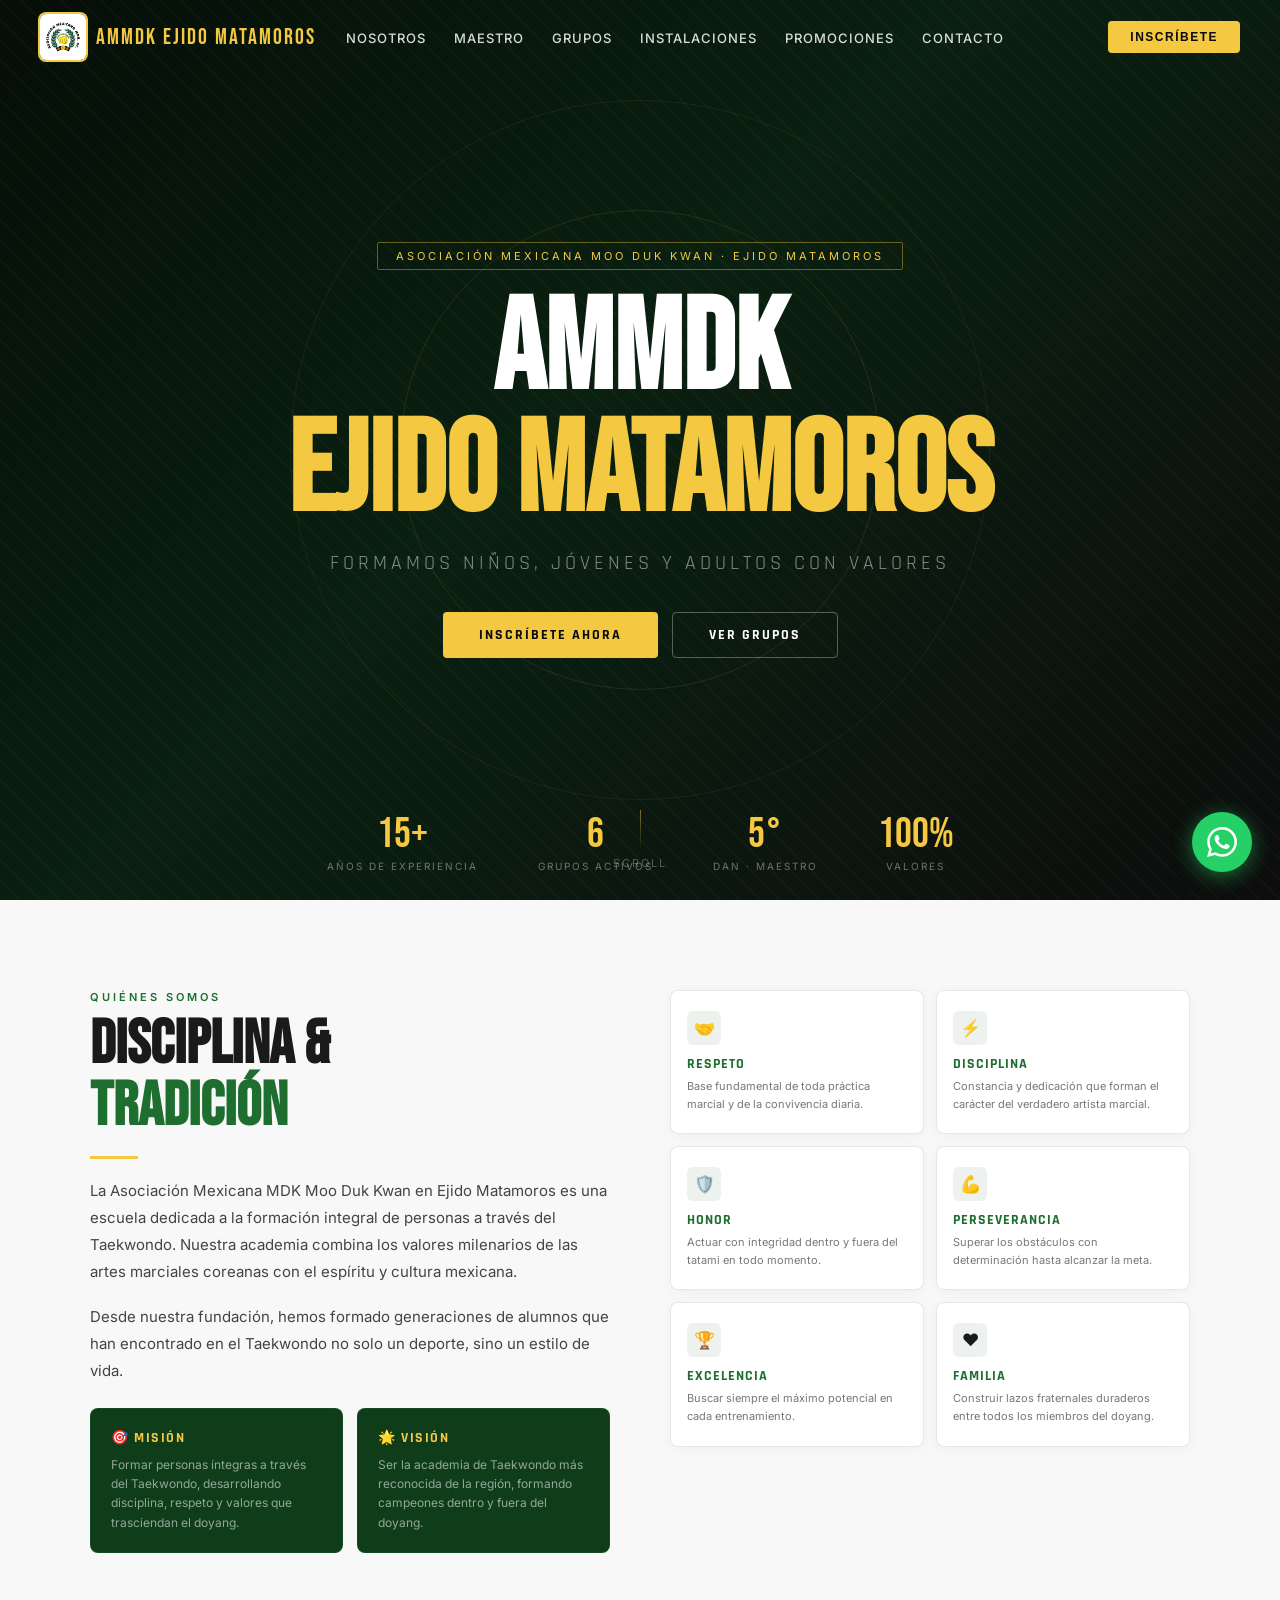
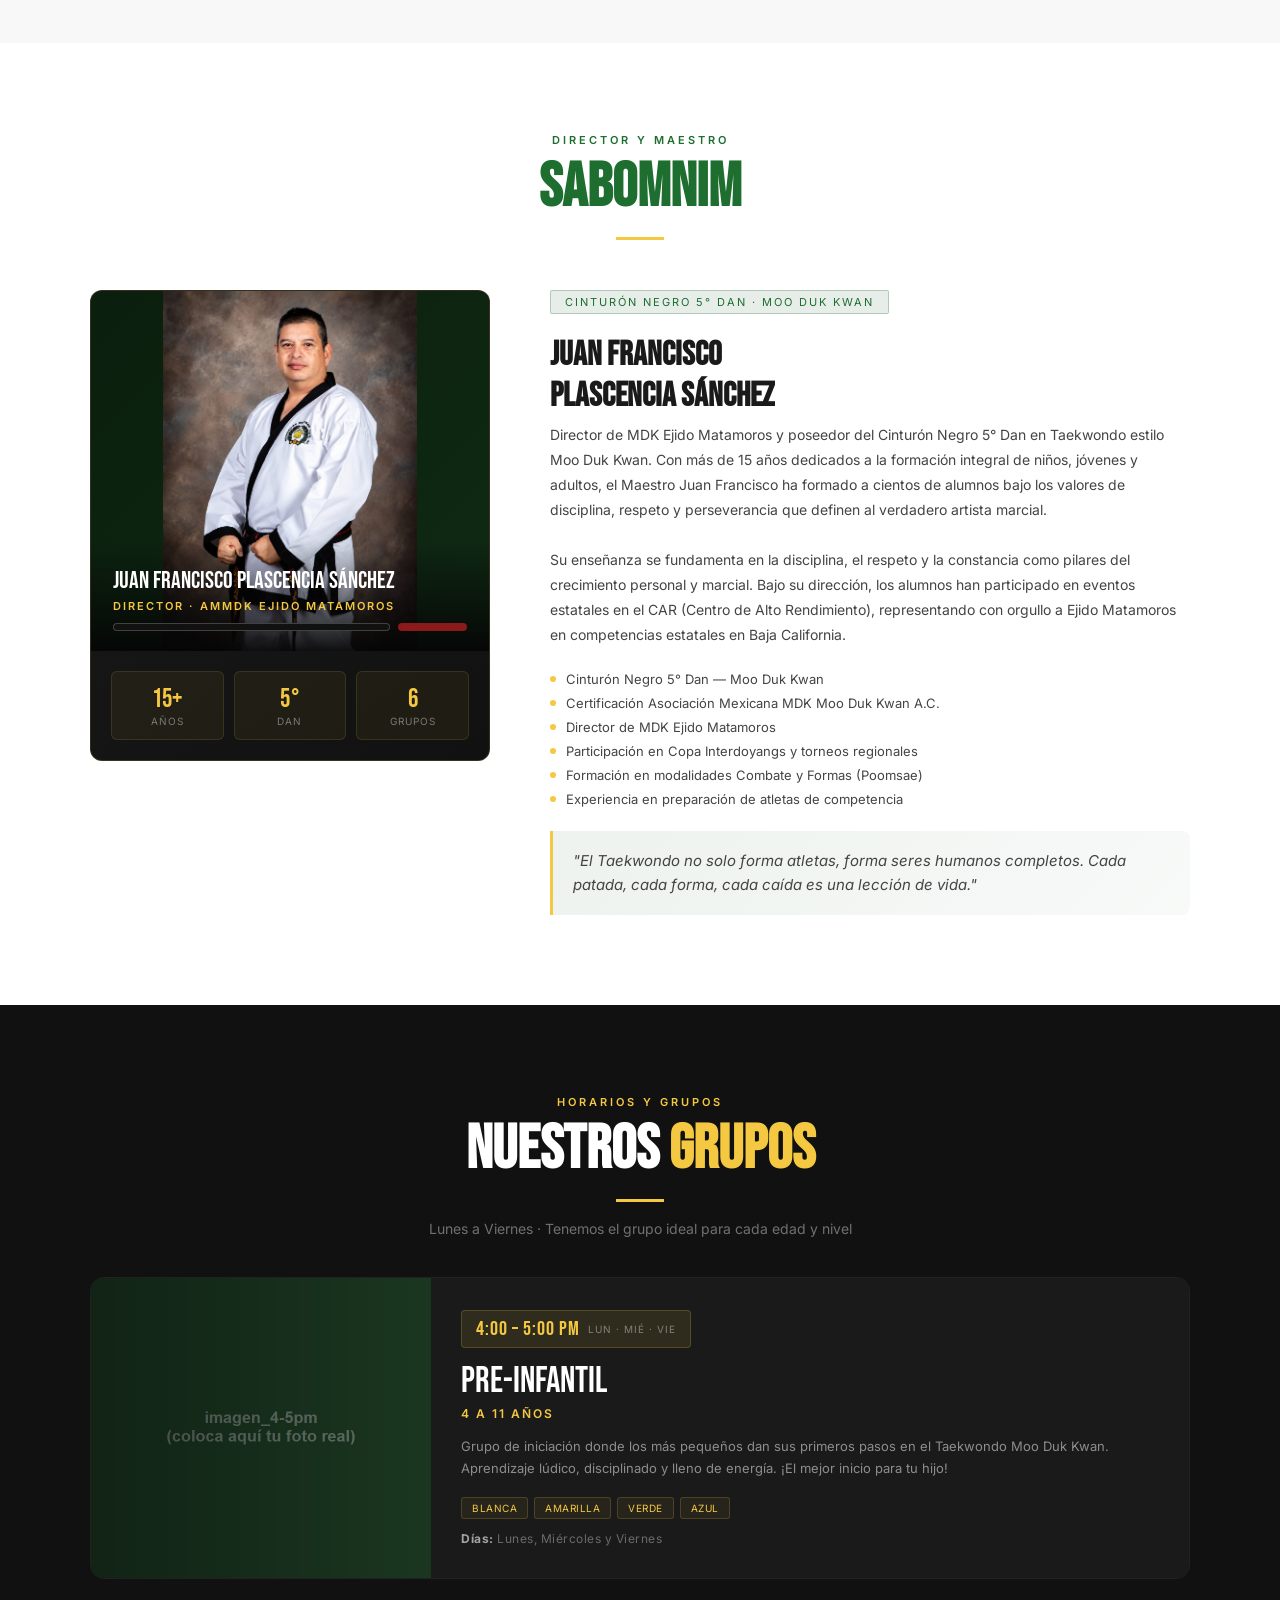
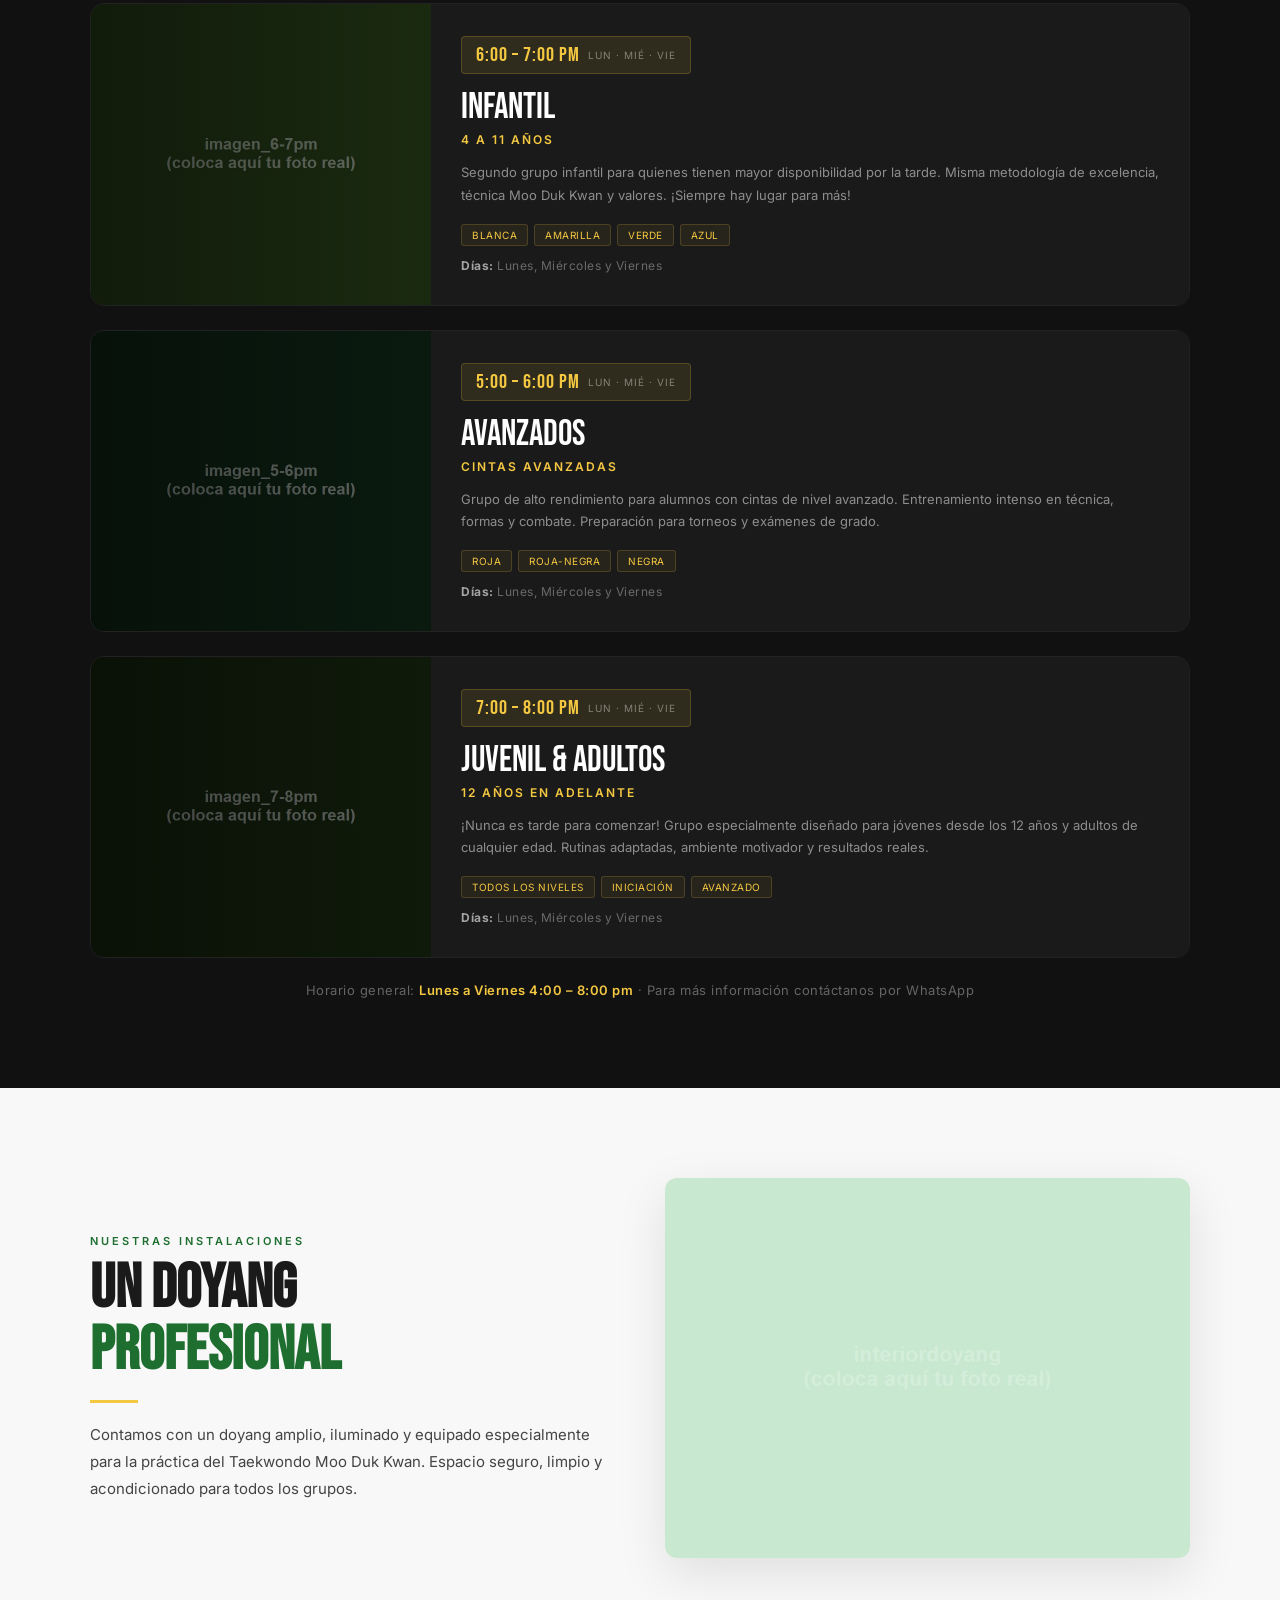
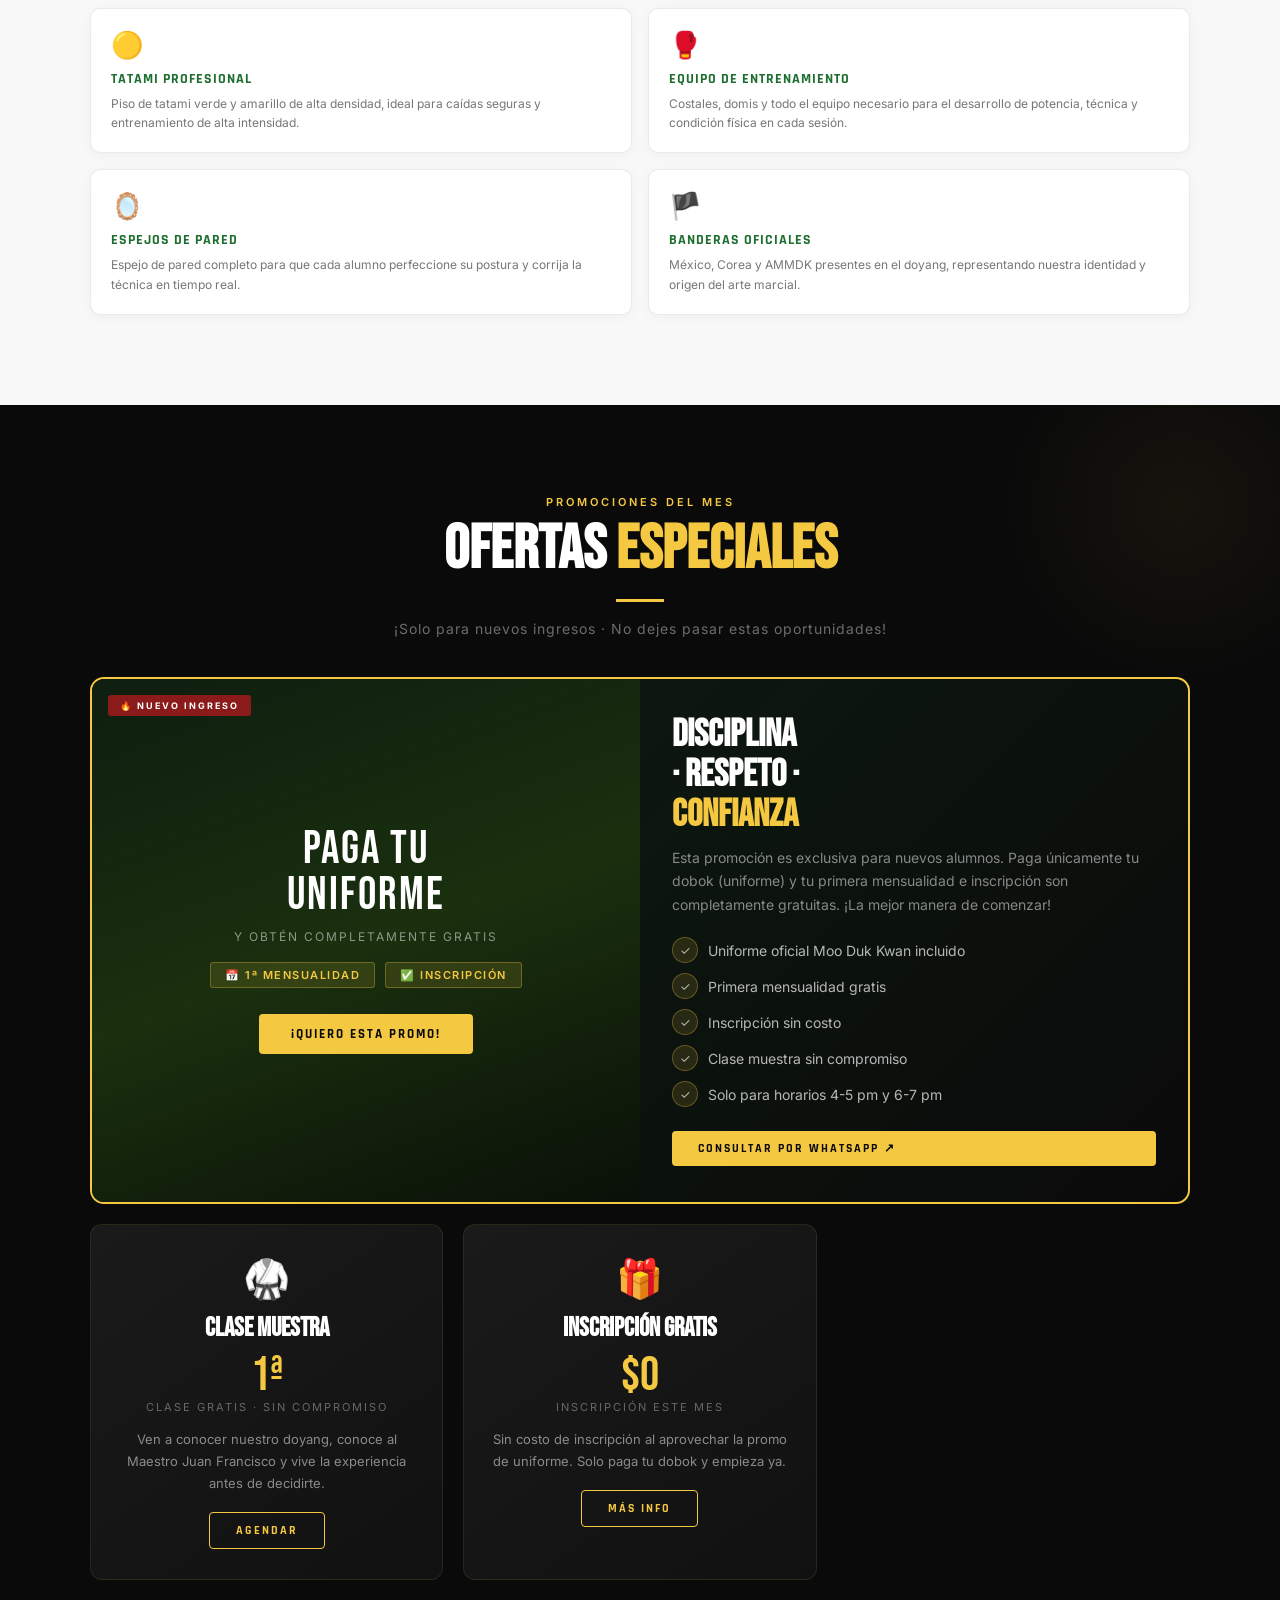
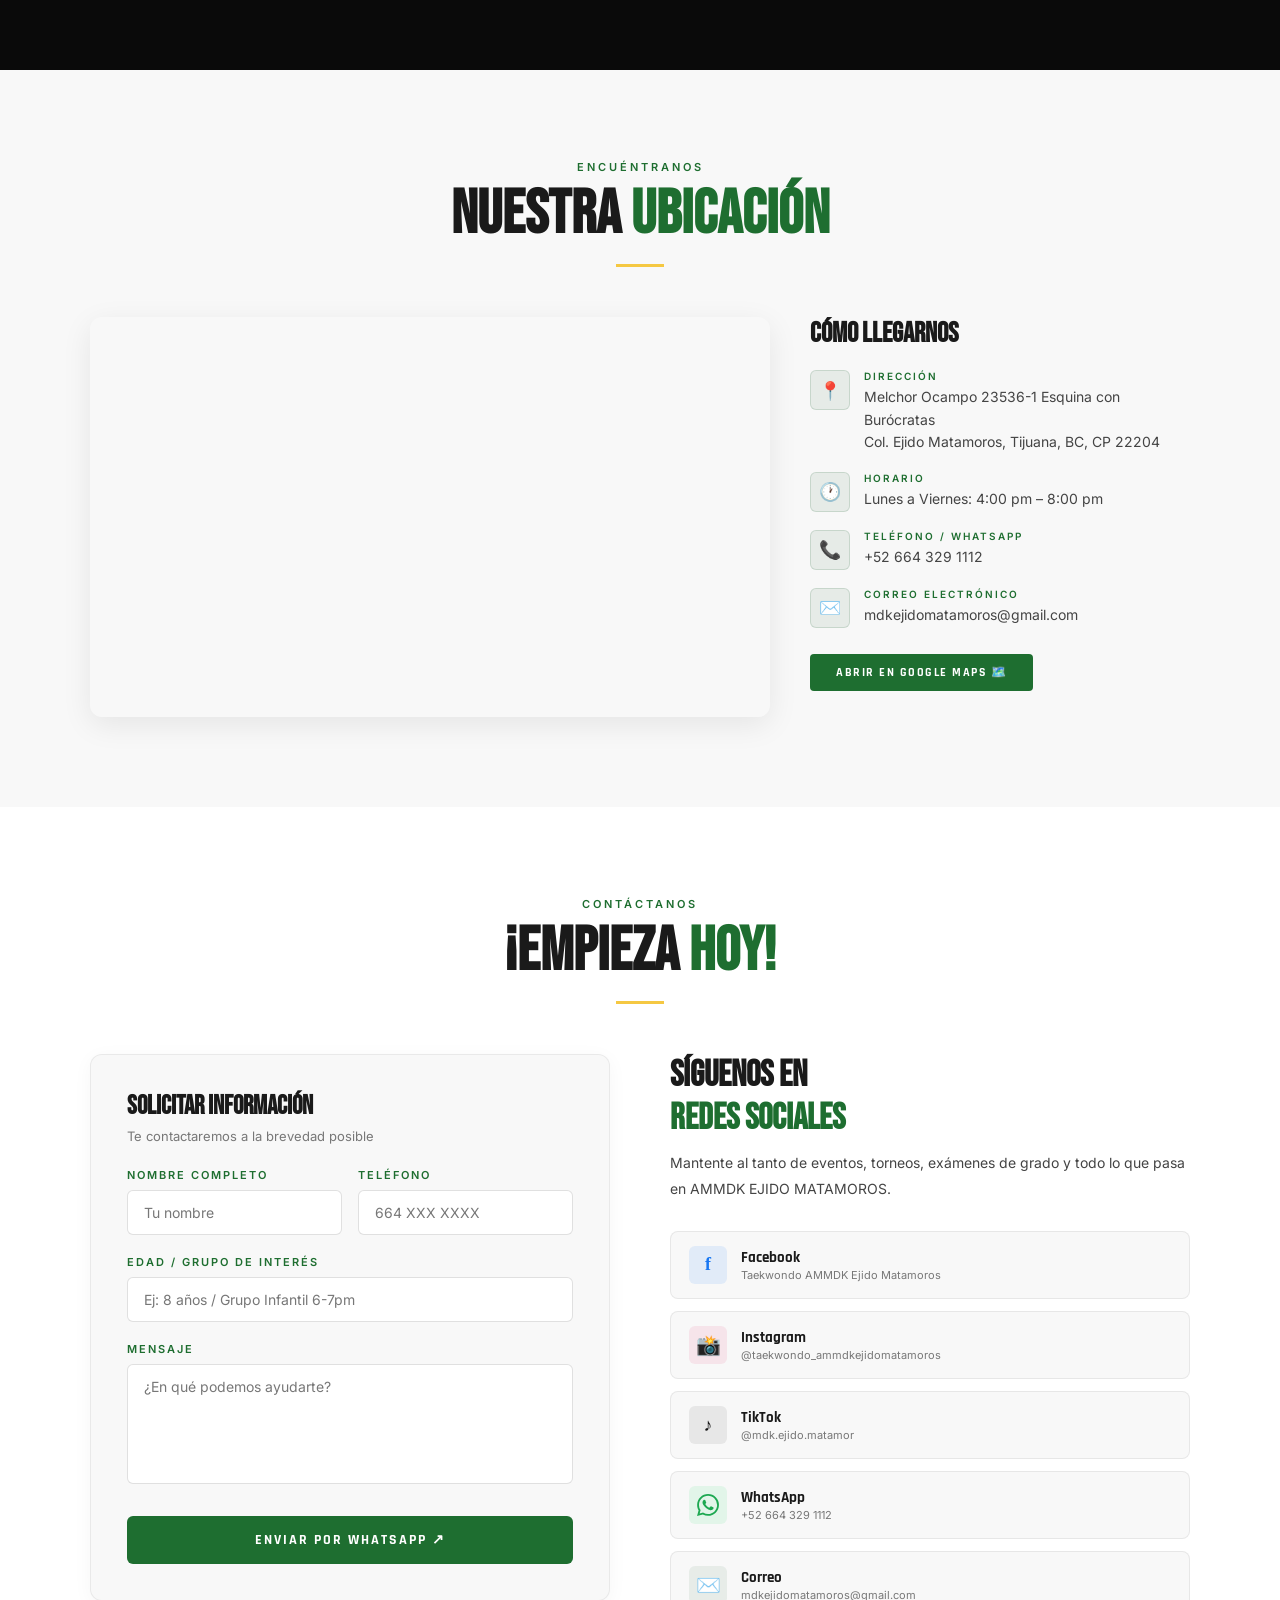
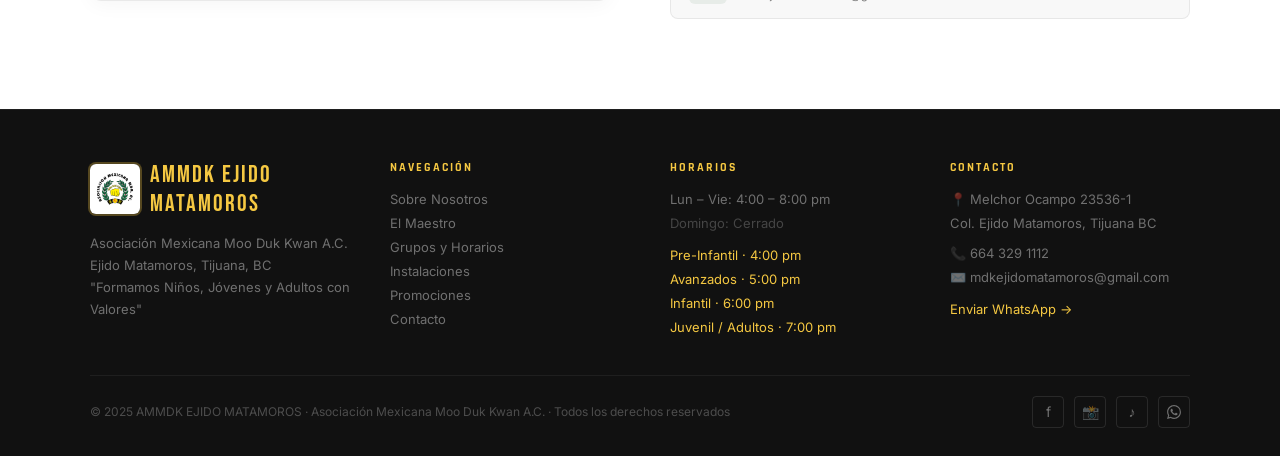
==== index.html @ 63da49b6 "Initial commit" ====
﻿<!DOCTYPE html>
<html lang="es">
<head>
<meta charset="UTF-8">
<meta name="viewport" content="width=device-width, initial-scale=1.0">
<title>AMMDK EJIDO MATAMOROS - Asociación Mexicana Moo Duk Kwan · Ejido Matamoros</title>
<meta name="description" content="AMMDK EJIDO MATAMOROS - Escuela de Taekwondo Moo Duk Kwan en Tijuana. Formamos niños, jóvenes y adultos con disciplina, respeto y valores en un entorno seguro.">
<meta name="keywords" content="taekwondo, artes marciales, entrenamiento, disciplina, entorno seguro, escuela, gym, mdk, moo duk kwan, tijuana, niños, jóvenes, adultos, ejido matamoros">
<link rel="preconnect" href="https://fonts.googleapis.com">
<link href="https://fonts.googleapis.com/css2?family=Bebas+Neue&family=Rajdhani:wght@400;500;600;700&family=Inter:wght@300;400;500;600&display=swap" rel="stylesheet">
<style>
*{margin:0;padding:0;box-sizing:border-box}
:root{
  --gold:#F5C842;--gold2:#E8B830;
  --green:#1A5C2A;--green2:#0F3D1A;--green3:#1e6e30;
  --red:#8B1A1A;
  --dark:#0A0A0A;--dark2:#111;--dark3:#1A1A1A;
  --white:#fff;--off:#F8F8F8;
  --txt:#1a1a1a;--txt2:#444;--txt3:#777;
}
html{scroll-behavior:smooth}
body{font-family:'Inter',sans-serif;background:#fff;color:var(--txt);overflow-x:hidden}

/* NAV */
nav{position:fixed;top:0;left:0;width:100%;z-index:1000;padding:14px 40px;display:flex;align-items:center;justify-content:flex-start;gap:30px;transition:all .4s;background:transparent}
nav.scrolled{background:rgba(10,10,10,.97);backdrop-filter:blur(12px);border-bottom:1px solid rgba(245,200,66,.15)}
.nav-logo{display:flex;align-items:center;gap:10px}
.nav-logo span{font-family:'Bebas Neue',sans-serif;font-size:22px;color:var(--gold);letter-spacing:2px}
.nav-links{display:flex;gap:28px;list-style:none}
.nav-links a{color:rgba(255,255,255,.85);text-decoration:none;font-size:13px;font-weight:500;letter-spacing:1px;text-transform:uppercase;transition:color .3s;position:relative}
.nav-links a::after{content:'';position:absolute;bottom:-4px;left:0;width:0;height:1.5px;background:var(--gold);transition:width .3s}
.nav-links a:hover{color:var(--gold)}
.nav-links a:hover::after{width:100%}
.nav-cta{background:var(--gold);color:var(--dark);font-weight:700;padding:9px 22px;border:none;border-radius:4px;cursor:pointer;font-size:12px;letter-spacing:1.5px;text-transform:uppercase;transition:all .3s;margin-left:auto}
.nav-cta:hover{background:var(--gold2);transform:translateY(-1px)}
.hamburger{display:none;flex-direction:column;gap:5px;cursor:pointer;background:none;border:none}
.hamburger span{width:24px;height:2px;background:#fff;transition:all .3s}

/* HERO */
#hero{height:100vh;min-height:600px;position:relative;display:flex;align-items:center;justify-content:center;overflow:hidden}
.hero-bg{position:absolute;inset:0;background:linear-gradient(135deg,#050e07 0%,#0a2010 45%,#0d0d0d 100%)}
.hero-pattern{position:absolute;inset:0;opacity:.03;background-image:repeating-linear-gradient(45deg,#fff 0,#fff 1px,transparent 0,transparent 50%);background-size:20px 20px}
.hero-circle{position:absolute;width:700px;height:700px;border-radius:50%;border:1px solid rgba(245,200,66,.07);top:50%;left:50%;transform:translate(-50%,-50%);animation:pulse 4s ease-in-out infinite}
.hero-circle2{position:absolute;width:480px;height:480px;border-radius:50%;border:1px solid rgba(245,200,66,.11);top:50%;left:50%;transform:translate(-50%,-50%);animation:pulse 4s ease-in-out infinite .5s}
@keyframes pulse{0%,100%{transform:translate(-50%,-50%) scale(1);opacity:.5}50%{transform:translate(-50%,-50%) scale(1.04);opacity:1}}
.hero-content{position:relative;z-index:2;text-align:center;padding:0 20px}
.hero-badge{display:inline-block;border:1px solid rgba(245,200,66,.4);color:var(--gold);font-size:11px;letter-spacing:3px;text-transform:uppercase;padding:6px 18px;border-radius:2px;margin-bottom:20px;animation:fadeUp .8s .2s both}
.hero-title{font-family:'Bebas Neue',sans-serif;font-size:clamp(64px,10vw,130px);line-height:.95;color:#fff;animation:fadeUp .8s .4s both}
.hero-title span{color:var(--gold)}
.hero-sub{font-family:'Rajdhani',sans-serif;font-size:clamp(15px,2.2vw,20px);color:rgba(255,255,255,.5);letter-spacing:4px;text-transform:uppercase;margin:16px 0 36px;animation:fadeUp .8s .6s both}
.hero-btns{display:flex;gap:14px;justify-content:center;flex-wrap:wrap;animation:fadeUp .8s .8s both}
.btn-primary{background:var(--gold);color:var(--dark);font-family:'Rajdhani',sans-serif;font-weight:700;font-size:14px;letter-spacing:2px;text-transform:uppercase;padding:14px 36px;border:none;border-radius:4px;cursor:pointer;transition:all .3s;text-decoration:none;display:inline-block}
.btn-primary:hover{background:var(--gold2);transform:translateY(-2px);box-shadow:0 8px 30px rgba(245,200,66,.3)}
.btn-secondary{background:transparent;color:#fff;font-family:'Rajdhani',sans-serif;font-weight:700;font-size:14px;letter-spacing:2px;text-transform:uppercase;padding:13px 36px;border:1.5px solid rgba(255,255,255,.3);border-radius:4px;cursor:pointer;transition:all .3s;text-decoration:none;display:inline-block}
.btn-secondary:hover{border-color:var(--gold);color:var(--gold);transform:translateY(-2px)}
.hero-scroll{position:absolute;bottom:30px;left:50%;transform:translateX(-50%);display:flex;flex-direction:column;align-items:center;gap:6px;color:rgba(255,255,255,.3);font-size:11px;letter-spacing:2px;text-transform:uppercase;animation:bounce 2s infinite}
.hero-scroll-line{width:1px;height:40px;background:linear-gradient(to bottom,rgba(245,200,66,.5),transparent)}
@keyframes fadeUp{from{opacity:0;transform:translateY(24px)}to{opacity:1;transform:translateY(0)}}
@keyframes bounce{0%,100%{transform:translateX(-50%) translateY(0)}50%{transform:translateX(-50%) translateY(-8px)}}
.hero-stats{position:absolute;bottom:28px;left:0;right:0;display:flex;justify-content:center;gap:60px;animation:fadeUp .8s 1s both}
.hero-stat{text-align:center}
.hero-stat-num{font-family:'Bebas Neue',sans-serif;font-size:42px;color:var(--gold);line-height:1}
.hero-stat-label{font-size:10px;letter-spacing:2px;text-transform:uppercase;color:rgba(255,255,255,.4);margin-top:4px}

/* SECTIONS */
section{padding:90px 40px}
.section-tag{font-size:11px;letter-spacing:3px;text-transform:uppercase;color:var(--green3);margin-bottom:10px;font-weight:600}
.section-title{font-family:'Bebas Neue',sans-serif;font-size:clamp(36px,5.5vw,62px);line-height:1;color:var(--txt);margin-bottom:16px}
.section-title span{color:var(--green3)}
.section-title.light{color:#fff}
.section-title.light span{color:var(--gold)}
.divider{width:48px;height:3px;background:var(--gold);margin:18px 0}
.divider.center{margin:18px auto}

/* SOBRE */
#sobre{background:var(--off)}
.sobre-grid{display:grid;grid-template-columns:1fr 1fr;gap:60px;align-items:start;max-width:1100px;margin:0 auto}
.sobre-text{color:var(--txt2);font-size:15px;line-height:1.8;margin-bottom:18px}
.mision-vision{display:grid;grid-template-columns:1fr 1fr;gap:14px;margin-top:24px}
.mv-card{background:var(--green2);border:1px solid rgba(26,92,42,.4);border-radius:8px;padding:20px}
.mv-card h4{font-family:'Rajdhani',sans-serif;font-size:14px;font-weight:700;color:var(--gold);letter-spacing:1.5px;text-transform:uppercase;margin-bottom:8px}
.mv-card p{font-size:12px;color:rgba(255,255,255,.55);line-height:1.6}
.sobre-right{display:grid;grid-template-columns:1fr 1fr;gap:12px}
.valor-card{background:#fff;border:1px solid rgba(26,92,42,.12);border-radius:8px;padding:20px 16px;transition:all .3s;box-shadow:0 2px 12px rgba(0,0,0,.04)}
.valor-card:hover{border-color:var(--green3);transform:translateY(-3px);box-shadow:0 8px 24px rgba(26,92,42,.1)}
.valor-icon{width:34px;height:34px;background:rgba(26,92,42,.08);border-radius:6px;display:flex;align-items:center;justify-content:center;margin-bottom:10px;font-size:17px}
.valor-name{font-family:'Rajdhani',sans-serif;font-size:14px;font-weight:700;color:var(--green3);text-transform:uppercase;letter-spacing:1px;margin-bottom:5px}
.valor-desc{font-size:11px;color:var(--txt3);line-height:1.6}

/* MAESTRO */
#maestro{background:#fff}
.maestro-inner{max-width:1100px;margin:0 auto;display:grid;grid-template-columns:400px 1fr;gap:60px;align-items:start}
.maestro-card{background:linear-gradient(145deg,var(--dark3),var(--dark2));border:1px solid rgba(245,200,66,.15);border-radius:12px;overflow:hidden}
.maestro-photo{width:100%;height:360px;position:relative;overflow:hidden}
.maestro-photo-bg{width:100%;height:100%;background:linear-gradient(135deg,#0a1f0d,#0f2a14);display:flex;align-items:center;justify-content:center}
.maestro-silhouette{width:100%;height:100%;display:flex;align-items:flex-end;justify-content:center;padding-bottom:0}
.maestro-silhouette svg{height:320px;width:auto}
.maestro-photo-overlay{position:absolute;bottom:0;left:0;right:0;background:linear-gradient(to top,rgba(5,5,5,.95),transparent);padding:28px 22px 20px}
.maestro-photo-name{font-family:'Bebas Neue',sans-serif;font-size:24px;color:#fff;line-height:1.1}
.maestro-photo-grade{font-size:11px;color:var(--gold);letter-spacing:2px;text-transform:uppercase;font-weight:600;margin-top:4px}
.maestro-belt{display:flex;align-items:center;gap:8px;margin-top:10px}
.belt-strip{height:8px;border-radius:4px;flex:1}
.belt-black{background:#111;border:1px solid rgba(255,255,255,.2)}
.belt-red{background:var(--red)}
.maestro-info{padding:20px}
.maestro-stat-row{display:grid;grid-template-columns:1fr 1fr 1fr;gap:10px}
.maestro-stat{background:rgba(245,200,66,.06);border:1px solid rgba(245,200,66,.12);border-radius:6px;padding:12px 14px;text-align:center}
.maestro-stat-n{font-family:'Bebas Neue',sans-serif;font-size:26px;color:var(--gold)}
.maestro-stat-l{font-size:10px;color:rgba(255,255,255,.4);text-transform:uppercase;letter-spacing:1px}
.maestro-detail .grade-badge{display:inline-block;background:rgba(26,92,42,.1);border:1px solid rgba(26,92,42,.25);color:var(--green3);font-size:11px;letter-spacing:2px;text-transform:uppercase;padding:4px 14px;border-radius:2px;margin-bottom:20px}
.maestro-detail h3{font-family:'Bebas Neue',sans-serif;font-size:34px;color:var(--txt);margin-bottom:6px}
.maestro-bio{color:var(--txt2);font-size:14px;line-height:1.8;margin-bottom:24px}
.certs-list{display:flex;flex-direction:column;gap:8px;margin-bottom:24px}
.cert-item{display:flex;align-items:center;gap:10px;font-size:13px;color:var(--txt2)}
.cert-dot{width:6px;height:6px;background:var(--gold);border-radius:50%;flex-shrink:0}
.quote-box{background:linear-gradient(135deg,rgba(26,92,42,.08),rgba(26,92,42,.03));border-left:3px solid var(--gold);border-radius:0 8px 8px 0;padding:18px 20px;font-style:italic;font-size:15px;color:var(--txt2);line-height:1.6}

/* GRUPOS — vertical cards con foto */
#grupos{background:var(--dark2)}
.grupos-inner{max-width:1100px;margin:0 auto}
.grupos-stack{display:flex;flex-direction:column;gap:24px;margin-top:40px}
.grupo-row{display:grid;grid-template-columns:340px 1fr;border-radius:14px;overflow:hidden;border:1px solid rgba(255,255,255,.07);transition:all .3s}
.grupo-row:hover{border-color:rgba(245,200,66,.3);box-shadow:0 16px 40px rgba(0,0,0,.4)}
.grupo-row.reverse{grid-template-columns:1fr 340px}
.grupo-foto{position:relative;overflow:hidden;min-height:260px}
.grupo-foto img{width:100%;height:100%;object-fit:cover;object-position:center top;transition:transform .5s ease;display:block}
.grupo-foto:hover img{transform:scale(1.04)}
.grupo-foto-overlay{position:absolute;inset:0;background:linear-gradient(to right,rgba(0,0,0,.35),transparent)}
.grupo-row.reverse .grupo-foto-overlay{background:linear-gradient(to left,rgba(0,0,0,.35),transparent)}
.grupo-info{background:var(--dark3);padding:32px 30px;display:flex;flex-direction:column;justify-content:center}
.grupo-horario-badge{display:inline-flex;align-items:center;gap:8px;background:rgba(245,200,66,.1);border:1px solid rgba(245,200,66,.2);border-radius:4px;padding:6px 14px;margin-bottom:16px;width:fit-content}
.grupo-horario-badge span{font-family:'Bebas Neue',sans-serif;font-size:20px;color:var(--gold);letter-spacing:1px}
.grupo-horario-badge small{font-size:10px;color:rgba(255,255,255,.4);text-transform:uppercase;letter-spacing:1px}
.grupo-name{font-family:'Bebas Neue',sans-serif;font-size:36px;color:#fff;line-height:1;margin-bottom:6px}
.grupo-ages{font-size:12px;color:var(--gold);letter-spacing:2px;text-transform:uppercase;font-weight:600;margin-bottom:14px}
.grupo-desc{font-size:13px;color:rgba(255,255,255,.5);line-height:1.7;margin-bottom:18px}
.grupo-cintas{display:flex;gap:6px;flex-wrap:wrap}
.cinta-badge{font-size:10px;background:rgba(245,200,66,.06);border:1px solid rgba(245,200,66,.18);color:var(--gold);padding:4px 10px;border-radius:3px;letter-spacing:.5px;text-transform:uppercase}
.grupo-dias{font-size:12px;color:rgba(255,255,255,.35);margin-top:12px;letter-spacing:.5px}
.grupo-dias strong{color:rgba(255,255,255,.6)}

/* INSTALACIONES */
#instalaciones{background:var(--off)}
.inst-inner{max-width:1100px;margin:0 auto}
.inst-top{display:grid;grid-template-columns:1fr 1fr;gap:50px;align-items:center;margin-bottom:50px}
.inst-img-wrap{border-radius:12px;overflow:hidden;height:380px;box-shadow:0 16px 50px rgba(0,0,0,.1)}
.inst-img-wrap img{width:100%;height:100%;object-fit:cover}
.inst-features{display:grid;grid-template-columns:1fr 1fr;gap:16px;margin-top:32px}
.inst-feature-card{background:#fff;border:1px solid rgba(26,92,42,.1);border-radius:10px;padding:20px;transition:all .3s;box-shadow:0 2px 12px rgba(0,0,0,.04)}
.inst-feature-card:hover{border-color:var(--green3);transform:translateY(-3px)}
.inst-feat-icon{font-size:26px;margin-bottom:10px}
.inst-feat-name{font-family:'Rajdhani',sans-serif;font-size:14px;font-weight:700;color:var(--green3);text-transform:uppercase;letter-spacing:1px;margin-bottom:6px}
.inst-feat-desc{font-size:12px;color:var(--txt3);line-height:1.6}

/* PROMOS */
#promos{background:var(--dark);position:relative;overflow:hidden}
#promos::before{content:'';position:absolute;top:-80px;right:-80px;width:360px;height:360px;border-radius:50%;background:radial-gradient(circle,rgba(245,200,66,.05) 0%,transparent 70%)}
.promos-inner{max-width:1100px;margin:0 auto}
.promos-grid{display:grid;grid-template-columns:1fr 1fr 1fr;gap:20px;margin-top:40px}

/* promo uniforme — destacada */
.promo-uniforme{grid-column:1/-1;background:linear-gradient(135deg,rgba(26,92,42,.25),rgba(10,10,10,.9));border:2px solid var(--gold);border-radius:14px;overflow:hidden;display:grid;grid-template-columns:1fr 1fr;gap:0}
.promo-unif-img{position:relative;min-height:320px;overflow:hidden}
.promo-unif-img-inner{width:100%;height:100%;background:linear-gradient(135deg,#0a1a0c,#1a3020);display:flex;align-items:center;justify-content:center}
/* real poster feel */
.promo-unif-poster{width:100%;height:100%;padding:32px;display:flex;flex-direction:column;align-items:center;justify-content:center;gap:10px;text-align:center;background:linear-gradient(160deg,#0e1e10 0%,#1a300e 50%,#0a1008 100%)}
.promo-unif-poster .pu-title{font-family:'Bebas Neue',sans-serif;font-size:clamp(28px,4vw,46px);color:#fff;line-height:1;letter-spacing:2px}
.promo-unif-poster .pu-sub{font-size:12px;color:rgba(255,255,255,.5);letter-spacing:2px;text-transform:uppercase}
.promo-unif-poster .pu-disc{font-family:'Bebas Neue',sans-serif;font-size:clamp(20px,3vw,32px);color:var(--gold);letter-spacing:1px}
.promo-unif-poster .pu-items{display:flex;gap:10px;flex-wrap:wrap;justify-content:center;margin-top:8px}
.promo-unif-poster .pu-item{background:rgba(245,200,66,.12);border:1px solid rgba(245,200,66,.3);color:var(--gold);font-size:11px;letter-spacing:1.5px;text-transform:uppercase;padding:5px 14px;border-radius:3px;font-weight:600}
.promo-unif-poster .pu-cta{margin-top:16px;background:var(--gold);color:var(--dark);font-family:'Rajdhani',sans-serif;font-weight:700;font-size:13px;letter-spacing:2px;text-transform:uppercase;padding:12px 32px;border-radius:4px;text-decoration:none;transition:all .3s;display:inline-block}
.promo-unif-poster .pu-cta:hover{background:var(--gold2);transform:translateY(-1px)}
.promo-unif-side{display:flex;flex-direction:column;justify-content:center;padding:36px 32px}
.promo-unif-side h3{font-family:'Bebas Neue',sans-serif;font-size:clamp(28px,3vw,42px);color:#fff;line-height:1.05;margin-bottom:10px}
.promo-unif-side h3 span{color:var(--gold)}
.promo-unif-side p{font-size:14px;color:rgba(255,255,255,.5);line-height:1.7;margin-bottom:20px}
.promo-checks{display:flex;flex-direction:column;gap:10px;margin-bottom:24px}
.promo-check{display:flex;align-items:center;gap:10px;font-size:14px;color:rgba(255,255,255,.7)}
.promo-check-icon{width:26px;height:26px;background:rgba(245,200,66,.12);border:1px solid rgba(245,200,66,.3);border-radius:50%;display:flex;align-items:center;justify-content:center;font-size:12px;flex-shrink:0}
.promo-badge-top{position:absolute;top:16px;left:16px;background:var(--red);color:#fff;font-size:9px;font-weight:700;letter-spacing:1.5px;text-transform:uppercase;padding:5px 12px;border-radius:3px}

.promo-card{background:linear-gradient(145deg,var(--dark3),var(--dark2));border:1px solid rgba(245,200,66,.1);border-radius:12px;padding:30px 24px;text-align:center;transition:all .35s;position:relative;overflow:hidden}
.promo-card.featured{border-color:var(--gold)}
.promo-badge{position:absolute;top:14px;right:14px;background:var(--gold);color:var(--dark);font-size:9px;font-weight:700;letter-spacing:1.5px;text-transform:uppercase;padding:4px 10px;border-radius:2px}
.promo-icon{font-size:38px;margin-bottom:12px;display:block}
.promo-card h3{font-family:'Bebas Neue',sans-serif;font-size:26px;color:#fff;margin-bottom:8px}
.promo-price{font-family:'Bebas Neue',sans-serif;font-size:48px;color:var(--gold);line-height:1}
.promo-price-label{font-size:11px;color:rgba(255,255,255,.35);letter-spacing:2px;text-transform:uppercase;margin-bottom:14px}
.promo-card p{font-size:13px;color:rgba(255,255,255,.5);line-height:1.7;margin-bottom:18px}
.promo-card:hover{transform:translateY(-6px);box-shadow:0 24px 50px rgba(0,0,0,.5)}
.promo-btn{display:inline-block;background:var(--gold);color:var(--dark);font-family:'Rajdhani',sans-serif;font-weight:700;font-size:12px;letter-spacing:2px;text-transform:uppercase;padding:10px 26px;border-radius:4px;cursor:pointer;border:none;transition:all .3s;text-decoration:none}
.promo-btn:hover{background:var(--gold2)}
.promo-btn.outline{background:transparent;border:1.5px solid var(--gold);color:var(--gold)}
.promo-btn.outline:hover{background:var(--gold);color:var(--dark)}

/* UBICACION */
#ubicacion{background:var(--off)}
.ubicacion-inner{max-width:1100px;margin:0 auto;display:grid;grid-template-columns:1fr 380px;gap:40px;align-items:start}
.map-container{border-radius:12px;overflow:hidden;height:400px;box-shadow:0 8px 30px rgba(0,0,0,.08)}
.map-container iframe{width:100%;height:100%;border:none}
.map-fallback{width:100%;height:100%;background:linear-gradient(135deg,#e8f5ed,#d0ead8);display:flex;flex-direction:column;align-items:center;justify-content:center;gap:12px}
.map-cta{background:var(--green3);color:#fff;font-family:'Rajdhani',sans-serif;font-weight:700;font-size:12px;letter-spacing:1.5px;text-transform:uppercase;padding:11px 26px;border-radius:4px;cursor:pointer;border:none;transition:all .3s;text-decoration:none;display:inline-block}
.map-cta:hover{background:var(--green)}
.ubicacion-info h3{font-family:'Bebas Neue',sans-serif;font-size:28px;color:var(--txt);margin-bottom:20px}
.info-item{display:flex;gap:14px;margin-bottom:18px;align-items:flex-start}
.info-icon{width:40px;height:40px;background:rgba(26,92,42,.08);border:1px solid rgba(26,92,42,.15);border-radius:6px;display:flex;align-items:center;justify-content:center;font-size:18px;flex-shrink:0}
.info-label{font-size:10px;color:var(--green3);letter-spacing:2px;text-transform:uppercase;font-weight:600;margin-bottom:4px}
.info-value{font-size:14px;color:var(--txt2);line-height:1.6}

/* CONTACTO */
#contacto{background:#fff}
.contacto-inner{max-width:1100px;margin:0 auto;display:grid;grid-template-columns:1fr 1fr;gap:60px;align-items:start}
.contact-form{background:var(--off);border:1px solid rgba(0,0,0,.06);border-radius:12px;padding:36px;box-shadow:0 4px 20px rgba(0,0,0,.04)}
.form-group{margin-bottom:20px}
.form-label{display:block;font-size:11px;color:var(--green3);letter-spacing:2px;text-transform:uppercase;font-weight:600;margin-bottom:8px}
.form-input{width:100%;background:#fff;border:1px solid rgba(0,0,0,.12);border-radius:6px;padding:13px 16px;color:var(--txt);font-size:14px;font-family:'Inter',sans-serif;transition:all .3s;outline:none}
.form-input:focus{border-color:var(--green3);box-shadow:0 0 0 3px rgba(26,92,42,.07)}
.form-input::placeholder{color:var(--txt3)}
.form-grid{display:grid;grid-template-columns:1fr 1fr;gap:16px}
textarea.form-input{resize:none;height:120px}
.submit-btn{width:100%;background:var(--green3);color:#fff;font-family:'Rajdhani',sans-serif;font-weight:700;font-size:14px;letter-spacing:2px;text-transform:uppercase;padding:15px;border:none;border-radius:6px;cursor:pointer;transition:all .3s;margin-top:8px}
.submit-btn:hover{background:var(--green);transform:translateY(-1px)}
.contact-info h3{font-family:'Bebas Neue',sans-serif;font-size:36px;color:var(--txt);margin-bottom:10px}
.contact-info>p{color:var(--txt2);font-size:14px;line-height:1.8;margin-bottom:30px}
.social-links{display:flex;flex-direction:column;gap:12px}
.social-item{display:flex;align-items:center;gap:14px;padding:14px 18px;background:var(--off);border:1px solid rgba(0,0,0,.07);border-radius:8px;text-decoration:none;transition:all .3s}
.social-item:hover{border-color:var(--green3);transform:translateX(4px);box-shadow:0 4px 16px rgba(26,92,42,.08)}
.social-icon{width:38px;height:38px;border-radius:6px;display:flex;align-items:center;justify-content:center;font-size:18px;flex-shrink:0}
.s-fb{background:rgba(24,119,242,.1);color:#1877f2}
.s-ig{background:rgba(225,48,108,.1);color:#e1306c}
.s-tt{background:rgba(0,0,0,.07);color:#111}
.s-wa{background:rgba(37,211,102,.1)}
.s-em{background:rgba(26,92,42,.08);color:var(--green3)}
.social-name{font-family:'Rajdhani',sans-serif;font-weight:700;font-size:15px;color:var(--txt)}
.social-handle{font-size:11px;color:var(--txt3);margin-top:1px}

/* FOOTER */
footer{background:var(--dark2);border-top:1px solid rgba(255,255,255,.06);padding:50px 40px 28px}
.footer-inner{max-width:1100px;margin:0 auto}
.footer-top{display:grid;grid-template-columns:260px 1fr 1fr 1fr;gap:40px;margin-bottom:40px}
.footer-brand p{font-size:13px;color:rgba(255,255,255,.4);line-height:1.7;margin-top:14px}
.footer-col h4{font-family:'Rajdhani',sans-serif;font-size:12px;font-weight:700;color:var(--gold);letter-spacing:2px;text-transform:uppercase;margin-bottom:16px}
.footer-col ul{list-style:none;display:flex;flex-direction:column;gap:8px}
.footer-col ul li a{font-size:13px;color:rgba(255,255,255,.4);text-decoration:none;transition:color .3s}
.footer-col ul li a:hover{color:var(--gold)}
.footer-col ul li{font-size:13px;color:rgba(255,255,255,.4)}
.footer-bottom{border-top:1px solid rgba(255,255,255,.06);padding-top:20px;display:flex;justify-content:space-between;align-items:center;flex-wrap:wrap;gap:12px}
.footer-copy{font-size:12px;color:rgba(255,255,255,.25)}
.footer-social{display:flex;gap:10px}
.footer-social a{width:32px;height:32px;border:1px solid rgba(255,255,255,.1);border-radius:4px;display:flex;align-items:center;justify-content:center;font-size:14px;color:rgba(255,255,255,.4);text-decoration:none;transition:all .3s}
.footer-social a:hover{border-color:var(--gold);color:var(--gold)}
.footer-brand-name{font-family:'Bebas Neue',sans-serif;font-size:24px;color:var(--gold);letter-spacing:2px}
.footer-logo-row{display:flex;align-items:center;gap:10px;margin-bottom:8px}

/* WA FLOAT */
.wa-float{position:fixed;bottom:28px;right:28px;z-index:999;width:60px;height:60px;background:#25d166;border-radius:50%;display:flex;align-items:center;justify-content:center;cursor:pointer;box-shadow:0 4px 20px rgba(37,211,102,.5);text-decoration:none;transition:all .3s;animation:waFloat 3s ease-in-out infinite}
.wa-float:hover{transform:scale(1.1)}
.wa-float svg{width:30px;height:30px;fill:#fff}
.wa-tooltip{position:absolute;right:72px;background:var(--dark3);color:#fff;font-size:12px;font-weight:500;white-space:nowrap;padding:7px 14px;border-radius:6px;opacity:0;pointer-events:none;transition:opacity .3s;border:1px solid rgba(255,255,255,.08)}
.wa-float:hover .wa-tooltip{opacity:1}
@keyframes waFloat{0%,100%{box-shadow:0 4px 20px rgba(37,211,102,.5)}50%{box-shadow:0 8px 36px rgba(37,211,102,.8)}}

/* MOBILE NAV */
.mobile-nav{display:none;position:fixed;top:0;left:0;width:100%;height:100%;background:rgba(5,5,5,.99);z-index:1500;flex-direction:column;align-items:center;justify-content:center;gap:24px}
.mobile-nav.open{display:flex}
.mobile-nav a{font-family:'Bebas Neue',sans-serif;font-size:36px;color:#fff;text-decoration:none;letter-spacing:2px;transition:color .3s}
.mobile-nav a:hover{color:var(--gold)}
.mobile-close{position:absolute;top:20px;right:24px;background:none;border:none;color:#fff;font-size:28px;cursor:pointer}

/* REVEAL */
.reveal{opacity:0;transform:translateY(32px);transition:opacity .55s cubic-bezier(.25,.46,.45,.94),transform .55s cubic-bezier(.25,.46,.45,.94)}
.reveal.visible{opacity:1;transform:translateY(0)}
.reveal-l{opacity:0;transform:translateX(-32px);transition:opacity .55s cubic-bezier(.25,.46,.45,.94),transform .55s cubic-bezier(.25,.46,.45,.94)}
.reveal-l.visible{opacity:1;transform:translateX(0)}
.reveal-r{opacity:0;transform:translateX(32px);transition:opacity .55s cubic-bezier(.25,.46,.45,.94),transform .55s cubic-bezier(.25,.46,.45,.94)}
.reveal-r.visible{opacity:1;transform:translateX(0)}
.reveal-s{opacity:0;transform:scale(.92);transition:opacity .55s cubic-bezier(.25,.46,.45,.94),transform .55s cubic-bezier(.25,.46,.45,.94)}
.reveal-s.visible{opacity:1;transform:scale(1)}
.reveal-stagger>.reveal,.reveal-stagger>.reveal-l,.reveal-stagger>.reveal-r,.reveal-stagger>.reveal-s{transition-delay:calc(.1s * var(--i,0))}

/* RESPONSIVE */
@media(max-width:960px){
  section{padding:60px 20px}
  nav{padding:12px 20px}
  .nav-links{display:none}
  .hamburger{display:flex}
  .hero-stats{gap:30px}
  .hero-stat-num{font-size:32px}
  .sobre-grid,.maestro-inner,.contacto-inner,.ubicacion-inner,.inst-top{grid-template-columns:1fr}
  .grupo-row,.grupo-row.reverse{grid-template-columns:1fr}
  .grupo-foto{min-height:220px}
  .promos-grid{grid-template-columns:1fr}
  .promo-uniforme{grid-column:span 1;grid-template-columns:1fr}
  .footer-top{grid-template-columns:1fr 1fr}
  .mision-vision,.sobre-right,.inst-features{grid-template-columns:1fr 1fr}
  .maestro-stat-row{grid-template-columns:1fr 1fr 1fr}
  .form-grid{grid-template-columns:1fr}
}
@media(max-width:540px){
  .footer-top,.sobre-right,.inst-features,.mision-vision{grid-template-columns:1fr}
  .hero-stats{flex-wrap:wrap;gap:20px}
  .hero-btns{flex-direction:column;align-items:center}
  .nav-cta{display:none}
  .maestro-stat-row{grid-template-columns:1fr 1fr}
}
</style>
</head>
<body>

<!-- NAV -->
<nav id="navbar">
  <div class="nav-logo">
    <img src="Imagen_AMMDK_OFICIAL.jpg" alt="AMMDK Ejido Matamoros" style="height:46px;width:auto;border-radius:6px;box-shadow:0 0 0 2px var(--gold)">
    <span>AMMDK EJIDO MATAMOROS</span>
  </div>
  <ul class="nav-links">
    <li><a href="#sobre">Nosotros</a></li>
    <li><a href="#maestro">Maestro</a></li>
    <li><a href="#grupos">Grupos</a></li>
    <li><a href="#instalaciones">Instalaciones</a></li>
    <li><a href="#promos">Promociones</a></li>
    <li><a href="#contacto">Contacto</a></li>
  </ul>
  <button class="nav-cta" onclick="document.getElementById('contacto').scrollIntoView({behavior:'smooth'})">Inscríbete</button>
  <button class="hamburger" id="menuBtn" aria-label="Menú" onclick="document.getElementById('mobileNav').classList.toggle('open')">
    <span></span><span></span><span></span>
  </button>
</nav>

<!-- MOBILE NAV -->
<div class="mobile-nav" id="mobileNav">
  <button class="mobile-close" onclick="document.getElementById('mobileNav').classList.remove('open')">✕</button>
  <a href="#sobre" onclick="document.getElementById('mobileNav').classList.remove('open')">Nosotros</a>
  <a href="#maestro" onclick="document.getElementById('mobileNav').classList.remove('open')">Maestro</a>
  <a href="#grupos" onclick="document.getElementById('mobileNav').classList.remove('open')">Grupos</a>
  <a href="#instalaciones" onclick="document.getElementById('mobileNav').classList.remove('open')">Instalaciones</a>
  <a href="#promos" onclick="document.getElementById('mobileNav').classList.remove('open')">Promociones</a>
  <a href="#contacto" onclick="document.getElementById('mobileNav').classList.remove('open')">Contacto</a>
</div>

<!-- HERO -->
<section id="hero">
  <div class="hero-bg"></div>
  <div class="hero-pattern"></div>
  <div class="hero-circle"></div>
  <div class="hero-circle2"></div>
  <div class="hero-content">
    <div class="hero-badge">Asociación Mexicana Moo Duk Kwan · Ejido Matamoros</div>
    <h1 class="hero-title">AMMDK<br><span>Ejido Matamoros</span></h1>
    <p class="hero-sub">Formamos Niños, Jóvenes y Adultos con Valores</p>
    <div class="hero-btns">
      <a href="#contacto" class="btn-primary">Inscríbete Ahora</a>
      <a href="#grupos" class="btn-secondary">Ver Grupos</a>
    </div>
  </div>
  <div class="hero-stats">
    <div class="hero-stat"><div class="hero-stat-num">15+</div><div class="hero-stat-label">Años de Experiencia</div></div>
    <div class="hero-stat"><div class="hero-stat-num">6</div><div class="hero-stat-label">Grupos Activos</div></div>
    <div class="hero-stat"><div class="hero-stat-num">5°</div><div class="hero-stat-label">Dan · Maestro</div></div>
    <div class="hero-stat"><div class="hero-stat-num">100%</div><div class="hero-stat-label">Valores</div></div>
  </div>
  <div class="hero-scroll"><div class="hero-scroll-line"></div><span>Scroll</span></div>
</section>

<!-- SOBRE -->
<section id="sobre">
  <div class="sobre-grid">
    <div class="reveal-l">
      <p class="section-tag">Quiénes somos</p>
      <h2 class="section-title">Disciplina &amp;<br><span>Tradición</span></h2>
      <div class="divider"></div>
      <p class="sobre-text">La Asociación Mexicana MDK Moo Duk Kwan en Ejido Matamoros es una escuela dedicada a la formación integral de personas a través del Taekwondo. Nuestra academia combina los valores milenarios de las artes marciales coreanas con el espíritu y cultura mexicana.</p>
      <p class="sobre-text">Desde nuestra fundación, hemos formado generaciones de alumnos que han encontrado en el Taekwondo no solo un deporte, sino un estilo de vida.</p>
      <div class="mision-vision">
        <div class="mv-card"><h4>🎯 Misión</h4><p>Formar personas íntegras a través del Taekwondo, desarrollando disciplina, respeto y valores que trasciendan el doyang.</p></div>
        <div class="mv-card"><h4>🌟 Visión</h4><p>Ser la academia de Taekwondo más reconocida de la región, formando campeones dentro y fuera del doyang.</p></div>
      </div>
    </div>
    <div class="sobre-right reveal-r reveal-stagger">
      <div class="valor-card reveal" style="--i:0"><div class="valor-icon">🤝</div><div class="valor-name">Respeto</div><div class="valor-desc">Base fundamental de toda práctica marcial y de la convivencia diaria.</div></div>
      <div class="valor-card reveal" style="--i:1"><div class="valor-icon">⚡</div><div class="valor-name">Disciplina</div><div class="valor-desc">Constancia y dedicación que forman el carácter del verdadero artista marcial.</div></div>
      <div class="valor-card reveal" style="--i:2"><div class="valor-icon">🛡️</div><div class="valor-name">Honor</div><div class="valor-desc">Actuar con integridad dentro y fuera del tatami en todo momento.</div></div>
      <div class="valor-card reveal" style="--i:3"><div class="valor-icon">💪</div><div class="valor-name">Perseverancia</div><div class="valor-desc">Superar los obstáculos con determinación hasta alcanzar la meta.</div></div>
      <div class="valor-card reveal" style="--i:4"><div class="valor-icon">🏆</div><div class="valor-name">Excelencia</div><div class="valor-desc">Buscar siempre el máximo potencial en cada entrenamiento.</div></div>
      <div class="valor-card reveal" style="--i:5"><div class="valor-icon">❤️</div><div class="valor-name">Familia</div><div class="valor-desc">Construir lazos fraternales duraderos entre todos los miembros del doyang.</div></div>
    </div>
  </div>
</section>

<!-- MAESTRO -->
<section id="maestro">
  <div style="text-align:center;margin-bottom:50px" class="reveal">
    <p class="section-tag">Director y Maestro</p>
    <h2 class="section-title"><span>Sabomnim</span></h2>
    <div class="divider center"></div>
  </div>
  <div class="maestro-inner">
    <div class="maestro-card reveal-l">
      <div class="maestro-photo">
        <img src="Imagen_SBN.jpg" alt="Sabomnim Juan Francisco Plascencia Sánchez" style="width:100%;height:100%;object-fit:contain;object-position:center;display:block;background:linear-gradient(135deg,#0a1f0d,#0f2a14)">
        <div class="maestro-photo-overlay">
          <div class="maestro-photo-name">Juan Francisco Plascencia Sánchez</div>
          <div class="maestro-photo-grade">Director · AMMDK Ejido Matamoros</div>
          <div class="maestro-belt">
            <div class="belt-strip belt-black" style="flex:4"></div>
            <div class="belt-strip belt-red" style="flex:1"></div>
          </div>
        </div>
      </div>
      <div class="maestro-info">
        <div class="maestro-stat-row">
          <div class="maestro-stat"><div class="maestro-stat-n">15+</div><div class="maestro-stat-l">Años</div></div>
          <div class="maestro-stat"><div class="maestro-stat-n">5°</div><div class="maestro-stat-l">Dan</div></div>
          <div class="maestro-stat"><div class="maestro-stat-n">6</div><div class="maestro-stat-l">Grupos</div></div>
        </div>
      </div>
    </div>
    <div class="maestro-detail reveal-r">
      <div class="grade-badge">Cinturón Negro 5° Dan · Moo Duk Kwan</div>
      <h3>Juan Francisco<br>Plascencia Sánchez</h3>
      <p class="maestro-bio">Director de MDK Ejido Matamoros y poseedor del Cinturón Negro 5° Dan en Taekwondo estilo Moo Duk Kwan. Con más de 15 años dedicados a la formación integral de niños, jóvenes y adultos, el Maestro Juan Francisco ha formado a cientos de alumnos bajo los valores de disciplina, respeto y perseverancia que definen al verdadero artista marcial.</p>
      <p class="maestro-bio">Su enseñanza se fundamenta en la disciplina, el respeto y la constancia como pilares del crecimiento personal y marcial. Bajo su dirección, los alumnos han participado en eventos estatales en el CAR (Centro de Alto Rendimiento), representando con orgullo a Ejido Matamoros en competencias estatales en Baja California.</p>
      <div class="certs-list">
        <div class="cert-item"><div class="cert-dot"></div>Cinturón Negro 5° Dan — Moo Duk Kwan</div>
        <div class="cert-item"><div class="cert-dot"></div>Certificación Asociación Mexicana MDK Moo Duk Kwan A.C.</div>
        <div class="cert-item"><div class="cert-dot"></div>Director de MDK Ejido Matamoros</div>
        <div class="cert-item"><div class="cert-dot"></div>Participación en Copa Interdoyangs y torneos regionales</div>
        <div class="cert-item"><div class="cert-dot"></div>Formación en modalidades Combate y Formas (Poomsae)</div>
        <div class="cert-item"><div class="cert-dot"></div>Experiencia en preparación de atletas de competencia</div>
      </div>
      <div class="quote-box">"El Taekwondo no solo forma atletas, forma seres humanos completos. Cada patada, cada forma, cada caída es una lección de vida."</div>
    </div>
  </div>
</section>

<!-- GRUPOS -->
<section id="grupos">
  <div style="text-align:center;margin-bottom:0" class="reveal">
    <p class="section-tag" style="color:var(--gold)">Horarios y Grupos</p>
    <h2 class="section-title light">Nuestros <span>Grupos</span></h2>
    <div class="divider center"></div>
    <p style="color:rgba(255,255,255,.4);font-size:14px;max-width:520px;margin:0 auto">Lunes a Viernes · Tenemos el grupo ideal para cada edad y nivel</p>
  </div>
  <div class="grupos-inner">
    <div class="grupos-stack reveal-stagger">

      <!-- GRUPO 1: Pre-Infantil 4-5pm -->
      <div class="grupo-row reveal" style="--i:0">
        <div class="grupo-foto">
          <img src="imagen_4-5pm.jpg" alt="Grupo Pre-Infantil 4:00 - 5:00 PM" style="width:100%;height:100%;object-fit:cover;object-position:center top">
          <div class="grupo-foto-overlay"></div>
        </div>
        <div class="grupo-info">
          <div class="grupo-horario-badge">
            <span>4:00 – 5:00 pm</span>
            <small>Lun · Mié · Vie</small>
          </div>
          <div class="grupo-name">Pre-Infantil</div>
          <div class="grupo-ages">4 a 11 años</div>
          <p class="grupo-desc">Grupo de iniciación donde los más pequeños dan sus primeros pasos en el Taekwondo Moo Duk Kwan. Aprendizaje lúdico, disciplinado y lleno de energía. ¡El mejor inicio para tu hijo!</p>
          <div class="grupo-cintas">
            <span class="cinta-badge">Blanca</span>
            <span class="cinta-badge">Amarilla</span>
            <span class="cinta-badge">Verde</span>
            <span class="cinta-badge">Azul</span>
          </div>
          <p class="grupo-dias"><strong>Días:</strong> Lunes, Miércoles y Viernes</p>
        </div>
      </div>

      <!-- GRUPO 2: Infantil 6-7pm -->
      <div class="grupo-row reveal" style="--i:1">
        <div class="grupo-foto">
          <img src="imagen_6-7pm.jpg" alt="Grupo Infantil 6:00 - 7:00 PM" style="width:100%;height:100%;object-fit:cover;object-position:center top">
          <div class="grupo-foto-overlay"></div>
        </div>
        <div class="grupo-info">
          <div class="grupo-horario-badge">
            <span>6:00 – 7:00 pm</span>
            <small>Lun · Mié · Vie</small>
          </div>
          <div class="grupo-name">Infantil</div>
          <div class="grupo-ages">4 a 11 años</div>
          <p class="grupo-desc">Segundo grupo infantil para quienes tienen mayor disponibilidad por la tarde. Misma metodología de excelencia, técnica Moo Duk Kwan y valores. ¡Siempre hay lugar para más!</p>
          <div class="grupo-cintas">
            <span class="cinta-badge">Blanca</span>
            <span class="cinta-badge">Amarilla</span>
            <span class="cinta-badge">Verde</span>
            <span class="cinta-badge">Azul</span>
          </div>
          <p class="grupo-dias"><strong>Días:</strong> Lunes, Miércoles y Viernes</p>
        </div>
      </div>

      <!-- GRUPO 3: Avanzados 5-6pm -->
      <div class="grupo-row reveal" style="--i:2">
        <div class="grupo-foto">
          <img src="imagen_5-6pm.jpg" alt="Grupo Avanzados 5:00 - 6:00 PM" style="width:100%;height:100%;object-fit:cover;object-position:center top">
          <div class="grupo-foto-overlay"></div>
        </div>
        <div class="grupo-info">
          <div class="grupo-horario-badge">
            <span>5:00 – 6:00 pm</span>
            <small>Lun · Mié · Vie</small>
          </div>
          <div class="grupo-name">Avanzados</div>
          <div class="grupo-ages">Cintas Avanzadas</div>
          <p class="grupo-desc">Grupo de alto rendimiento para alumnos con cintas de nivel avanzado. Entrenamiento intenso en técnica, formas y combate. Preparación para torneos y exámenes de grado.</p>
          <div class="grupo-cintas">
            <span class="cinta-badge">Roja</span>
            <span class="cinta-badge">Roja-Negra</span>
            <span class="cinta-badge">Negra</span>
          </div>
          <p class="grupo-dias"><strong>Días:</strong> Lunes, Miércoles y Viernes</p>
        </div>
      </div>

      <!-- GRUPO 4: Juvenil/Adultos 7-8pm -->
      <div class="grupo-row reveal" style="--i:3">
        <div class="grupo-foto">
          <img src="imagen_7-8pm.jpg" alt="Grupo Juvenil/Adultos 7:00 - 8:00 PM" style="width:100%;height:100%;object-fit:cover;object-position:center top">
          <div class="grupo-foto-overlay"></div>
        </div>
        <div class="grupo-info">
          <div class="grupo-horario-badge">
            <span>7:00 – 8:00 pm</span>
            <small>Lun · Mié · Vie</small>
          </div>
          <div class="grupo-name">Juvenil &amp; Adultos</div>
          <div class="grupo-ages">12 años en adelante</div>
          <p class="grupo-desc">¡Nunca es tarde para comenzar! Grupo especialmente diseñado para jóvenes desde los 12 años y adultos de cualquier edad. Rutinas adaptadas, ambiente motivador y resultados reales.</p>
          <div class="grupo-cintas">
            <span class="cinta-badge">Todos los niveles</span>
            <span class="cinta-badge">Iniciación</span>
            <span class="cinta-badge">Avanzado</span>
          </div>
          <p class="grupo-dias"><strong>Días:</strong> Lunes, Miércoles y Viernes</p>
        </div>
      </div>

    </div><!-- /grupos-stack -->
    <p style="text-align:center;margin-top:24px;font-size:13px;color:rgba(255,255,255,.35);letter-spacing:.5px">Horario general: <span style="color:var(--gold);font-weight:600">Lunes a Viernes 4:00 – 8:00 pm</span> · Para más información contáctanos por WhatsApp</p>
  </div>
</section>

<!-- INSTALACIONES -->
<section id="instalaciones">
  <div class="inst-inner">
    <div class="inst-top">
      <div class="reveal-l">
        <p class="section-tag">Nuestras Instalaciones</p>
        <h2 class="section-title">Un Doyang<br><span>Profesional</span></h2>
        <div class="divider"></div>
        <p style="color:var(--txt2);font-size:15px;line-height:1.8">Contamos con un doyang amplio, iluminado y equipado especialmente para la práctica del Taekwondo Moo Duk Kwan. Espacio seguro, limpio y acondicionado para todos los grupos.</p>
      </div>
      <div class="inst-img-wrap reveal-r">
        <img src="interiordoyang.jpg" alt="Interior del Doyang AMMDK EJIDO MATAMOROS" style="width:100%;height:100%;object-fit:cover">
      </div>
    </div>
    <div class="inst-features reveal-stagger">
      <div class="inst-feature-card reveal" style="--i:0">
        <div class="inst-feat-icon">🟡</div>
        <div class="inst-feat-name">Tatami Profesional</div>
        <div class="inst-feat-desc">Piso de tatami verde y amarillo de alta densidad, ideal para caídas seguras y entrenamiento de alta intensidad.</div>
      </div>
      <div class="inst-feature-card reveal" style="--i:1">
        <div class="inst-feat-icon">🥊</div>
        <div class="inst-feat-name">Equipo de Entrenamiento</div>
        <div class="inst-feat-desc">Costales, domis y todo el equipo necesario para el desarrollo de potencia, técnica y condición física en cada sesión.</div>
      </div>
      <div class="inst-feature-card reveal" style="--i:2">
        <div class="inst-feat-icon">🪞</div>
        <div class="inst-feat-name">Espejos de Pared</div>
        <div class="inst-feat-desc">Espejo de pared completo para que cada alumno perfeccione su postura y corrija la técnica en tiempo real.</div>
      </div>
      <div class="inst-feature-card reveal" style="--i:3">
        <div class="inst-feat-icon">🏴</div>
        <div class="inst-feat-name">Banderas Oficiales</div>
        <div class="inst-feat-desc">México, Corea y AMMDK presentes en el doyang, representando nuestra identidad y origen del arte marcial.</div>
      </div>
    </div>
  </div>
</section>

<!-- PROMOS -->
<section id="promos">
  <div style="text-align:center" class="reveal">
    <p class="section-tag" style="color:var(--gold)">Promociones del Mes</p>
    <h2 class="section-title light">Ofertas <span>Especiales</span></h2>
    <div class="divider center"></div>
    <p style="color:rgba(255,255,255,.4);font-size:14px;letter-spacing:1px">¡Solo para nuevos ingresos · No dejes pasar estas oportunidades!</p>
  </div>
  <div class="promos-inner">
    <div class="promos-grid reveal-stagger">

      <!-- PROMO DESTACADA: Paga uniforme y obtén gratis -->
      <div class="promo-uniforme reveal" style="--i:0">
        <div class="promo-unif-poster" style="position:relative">
          <span style="position:absolute;top:16px;left:16px;background:var(--red);color:#fff;font-size:9px;font-weight:700;letter-spacing:2px;text-transform:uppercase;padding:5px 12px;border-radius:3px">🔥 Nuevo Ingreso</span>
          <div class="pu-title">PAGA TU<br>UNIFORME</div>
          <div class="pu-sub">y obtén completamente gratis</div>
          <div class="pu-items">
            <div class="pu-item">📅 1ª Mensualidad</div>
            <div class="pu-item">✅ Inscripción</div>
          </div>
          <a href="https://wa.me/526643291112?text=Hola,%20me%20gustar%C3%ADa%20aprovechar%20la%20promoci%C3%B3n%20de%20MDK%20Taekwondo%3A%20pagar%20el%20uniforme%20y%20obtener%20mensualidad%20e%20inscripci%C3%B3n%20gratis." target="_blank" class="pu-cta">¡Quiero esta promo!</a>
        </div>
        <div class="promo-unif-side">
          <h3>Disciplina<br>· Respeto ·<br><span>Confianza</span></h3>
          <p>Esta promoción es exclusiva para nuevos alumnos. Paga únicamente tu dobok (uniforme) y tu primera mensualidad e inscripción son completamente gratuitas. ¡La mejor manera de comenzar!</p>
          <div class="promo-checks">
            <div class="promo-check"><div class="promo-check-icon">✓</div>Uniforme oficial Moo Duk Kwan incluido</div>
            <div class="promo-check"><div class="promo-check-icon">✓</div>Primera mensualidad gratis</div>
            <div class="promo-check"><div class="promo-check-icon">✓</div>Inscripción sin costo</div>
            <div class="promo-check"><div class="promo-check-icon">✓</div>Clase muestra sin compromiso</div>
            <div class="promo-check"><div class="promo-check-icon">✓</div>Solo para horarios 4-5 pm y 6-7 pm</div>
          </div>
          <a href="https://wa.me/526643291112?text=Hola,%20me%20gustar%C3%ADa%20aprovechar%20la%20promoci%C3%B3n%20de%20MDK%20Taekwondo%3A%20pagar%20el%20uniforme%20y%20obtener%20mensualidad%20e%20inscripci%C3%B3n%20gratis." target="_blank" class="promo-btn" style="display:inline-block">Consultar por WhatsApp ↗</a>
        </div>
      </div>



      <!-- Promo: Clase muestra -->
      <div class="promo-card reveal" style="--i:1">
        <span class="promo-icon">🥋</span>
        <h3>Clase Muestra</h3>
        <div class="promo-price">1ª</div>
        <div class="promo-price-label">Clase gratis · Sin compromiso</div>
        <p>Ven a conocer nuestro doyang, conoce al Maestro Juan Francisco y vive la experiencia antes de decidirte.</p>
        <a href="https://wa.me/526643291112?text=Hola,%20me%20gustar%C3%ADa%20agendar%20mi%20clase%20muestra%20gratuita%20en%20MDK%20Taekwondo." target="_blank" class="promo-btn outline">Agendar</a>
      </div>

      <!-- Promo: Inscripción Gratis -->
      <div class="promo-card reveal" style="--i:2">
        <span class="promo-icon">🎁</span>
        <h3>Inscripción Gratis</h3>
        <div class="promo-price">$0</div>
        <div class="promo-price-label">Inscripción este mes</div>
        <p>Sin costo de inscripción al aprovechar la promo de uniforme. Solo paga tu dobok y empieza ya.</p>
        <a href="https://wa.me/526643291112?text=Hola,%20me%20gustar%C3%ADa%20recibir%20informaci%C3%B3n%20sobre%20MDK%20Taekwondo." target="_blank" class="promo-btn outline">Más info</a>
      </div>

    </div>
  </div>
</section>

<!-- UBICACION -->
<section id="ubicacion">
  <div style="text-align:center;margin-bottom:50px" class="reveal">
    <p class="section-tag">Encuéntranos</p>
    <h2 class="section-title">Nuestra <span>Ubicación</span></h2>
    <div class="divider center"></div>
  </div>
  <div class="ubicacion-inner">
    <div class="map-container reveal-l">
      <iframe src="https://www.google.com/maps/embed?pb=!1m18!1m12!1m3!1d3361!2d-116.963!3d32.452!2m3!1f0!2f0!3f0!3m2!1i1024!2i768!4f13.1!3m3!1m2!1s0x0%3A0x0!2sMelchor+Ocampo+23536+Ejido+Matamoros+Tijuana!5e0!3m2!1ses!2smx!4v1" allowfullscreen="" loading="lazy" referrerpolicy="no-referrer-when-downgrade"></iframe>
    </div>
    <div class="ubicacion-info reveal-r">
      <h3>Cómo Llegarnos</h3>
      <div class="info-item">
        <div class="info-icon">📍</div>
        <div class="info-text">
          <div class="info-label">Dirección</div>
          <div class="info-value">Melchor Ocampo 23536-1 Esquina con Burócratas<br>Col. Ejido Matamoros, Tijuana, BC, CP 22204</div>
        </div>
      </div>
      <div class="info-item">
        <div class="info-icon">🕐</div>
        <div class="info-text">
          <div class="info-label">Horario</div>
          <div class="info-value">Lunes a Viernes: 4:00 pm – 8:00 pm</div>
        </div>
      </div>
      <div class="info-item">
        <div class="info-icon">📞</div>
        <div class="info-text">
          <div class="info-label">Teléfono / WhatsApp</div>
          <div class="info-value">+52 664 329 1112</div>
        </div>
      </div>
      <div class="info-item">
        <div class="info-icon">✉️</div>
        <div class="info-text">
          <div class="info-label">Correo Electrónico</div>
          <div class="info-value">mdkejidomatamoros@gmail.com</div>
        </div>
      </div>
      <a href="https://maps.google.com/?q=Melchor+Ocampo+23536+Ejido+Matamoros+Tijuana+BC+Mexico" target="_blank" class="map-cta" style="margin-top:8px">Abrir en Google Maps 🗺️</a>
    </div>
  </div>
</section>

<!-- CONTACTO -->
<section id="contacto">
  <div style="text-align:center;margin-bottom:50px" class="reveal">
    <p class="section-tag">Contáctanos</p>
    <h2 class="section-title">¡Empieza <span>Hoy!</span></h2>
    <div class="divider center"></div>
  </div>
  <div class="contacto-inner">
    <div class="contact-form reveal-l">
      <h3 style="font-family:'Bebas Neue',sans-serif;font-size:26px;color:var(--txt);margin-bottom:6px">Solicitar Información</h3>
      <p style="font-size:13px;color:var(--txt3);margin-bottom:24px">Te contactaremos a la brevedad posible</p>
      <div class="form-grid">
        <div class="form-group"><label class="form-label">Nombre Completo</label><input type="text" id="f-name" class="form-input" placeholder="Tu nombre"></div>
        <div class="form-group"><label class="form-label">Teléfono</label><input type="tel" id="f-tel" class="form-input" placeholder="664 XXX XXXX"></div>
      </div>
      <div class="form-group"><label class="form-label">Edad / Grupo de Interés</label><input type="text" id="f-age" class="form-input" placeholder="Ej: 8 años / Grupo Infantil 6-7pm"></div>
      <div class="form-group"><label class="form-label">Mensaje</label><textarea id="f-msg" class="form-input" placeholder="¿En qué podemos ayudarte?"></textarea></div>
      <button class="submit-btn" onclick="sendWA()">Enviar por WhatsApp ↗</button>
    </div>
    <div class="contact-info reveal-r">
      <h3>Síguenos en<br><span style="color:var(--green3)">Redes Sociales</span></h3>
      <p>Mantente al tanto de eventos, torneos, exámenes de grado y todo lo que pasa en AMMDK EJIDO MATAMOROS.</p>
      <div class="social-links">
        <a href="https://www.facebook.com/TaekwondoAMMDKEjidoMatamoros" class="social-item" target="_blank">
          <div class="social-icon s-fb" style="font-weight:700;font-size:18px;font-family:serif">f</div>
          <div><div class="social-name">Facebook</div><div class="social-handle">Taekwondo AMMDK Ejido Matamoros</div></div>
        </a>
        <a href="https://www.instagram.com/taekwondo_ammdkejidomatamoros?igsh=MXNtam85dmdxZGI4" class="social-item" target="_blank">
          <div class="social-icon s-ig" style="font-size:20px">📸</div>
          <div><div class="social-name">Instagram</div><div class="social-handle">@taekwondo_ammdkejidomatamoros</div></div>
        </a>
        <a href="https://www.tiktok.com/@mdk.ejido.matamor?_r=1&_t=ZS-96FcppuxUIv" class="social-item" target="_blank">
          <div class="social-icon s-tt" style="font-size:18px">♪</div>
          <div><div class="social-name">TikTok</div><div class="social-handle">@mdk.ejido.matamor</div></div>
        </a>
        <a href="https://wa.me/526643291112?text=Hola,%20me%20gustar%C3%ADa%20recibir%20informaci%C3%B3n%20sobre%20las%20clases%20de%20MDK%20Taekwondo." class="social-item" target="_blank">
          <div class="social-icon s-wa">
            <svg viewBox="0 0 24 24" width="22" height="22" fill="#1da851"><path d="M17.472 14.382c-.297-.149-1.758-.867-2.03-.967-.273-.099-.471-.148-.67.15-.197.297-.767.966-.94 1.164-.173.199-.347.223-.644.075-.297-.15-1.255-.463-2.39-1.475-.883-.788-1.48-1.761-1.653-2.059-.173-.297-.018-.458.13-.606.134-.133.298-.347.446-.52.149-.174.198-.298.298-.497.099-.198.05-.371-.025-.52-.075-.149-.669-1.612-.916-2.207-.242-.579-.487-.5-.669-.51-.173-.008-.371-.01-.57-.01-.198 0-.52.074-.792.372-.272.297-1.04 1.016-1.04 2.479 0 1.462 1.065 2.875 1.213 3.074.149.198 2.096 3.2 5.077 4.487.709.306 1.262.489 1.694.625.712.227 1.36.195 1.871.118.571-.085 1.758-.719 2.006-1.413.248-.694.248-1.289.173-1.413-.074-.124-.272-.198-.57-.347m-5.421 7.403h-.004a9.87 9.87 0 01-5.031-1.378l-.361-.214-3.741.982.998-3.648-.235-.374a9.86 9.86 0 01-1.51-5.26c.001-5.45 4.436-9.884 9.888-9.884 2.64 0 5.122 1.03 6.988 2.898a9.825 9.825 0 012.893 6.994c-.003 5.45-4.437 9.884-9.885 9.884m8.413-18.297A11.815 11.815 0 0012.05 0C5.495 0 .16 5.335.157 11.892c0 2.096.547 4.142 1.588 5.945L.057 24l6.305-1.654a11.882 11.882 0 005.683 1.448h.005c6.554 0 11.89-5.335 11.893-11.893a11.821 11.821 0 00-3.48-8.413z"/></svg>
          </div>
          <div><div class="social-name">WhatsApp</div><div class="social-handle">+52 664 329 1112</div></div>
        </a>
        <a href="mailto:mdkejidomatamoros@gmail.com" class="social-item">
          <div class="social-icon s-em" style="font-size:20px">✉️</div>
          <div><div class="social-name">Correo</div><div class="social-handle">mdkejidomatamoros@gmail.com</div></div>
        </a>
      </div>
    </div>
  </div>
</section>

<!-- FOOTER -->
<footer>
  <div class="footer-inner">
    <div class="footer-top">
      <div class="footer-brand">
        <div class="footer-logo-row">
          <img src="Imagen_AMMDK_OFICIAL.jpg" alt="AMMDK Ejido Matamoros" style="height:50px;width:auto;border-radius:6px;box-shadow:0 0 0 2px rgba(245,200,66,.3)">
          <div class="footer-brand-name">AMMDK EJIDO MATAMOROS</div>
        </div>
        <p>Asociación Mexicana Moo Duk Kwan A.C.<br>Ejido Matamoros, Tijuana, BC<br>"Formamos Niños, Jóvenes y Adultos con Valores"</p>
      </div>
      <div class="footer-col">
        <h4>Navegación</h4>
        <ul>
          <li><a href="#sobre">Sobre Nosotros</a></li>
          <li><a href="#maestro">El Maestro</a></li>
          <li><a href="#grupos">Grupos y Horarios</a></li>
          <li><a href="#instalaciones">Instalaciones</a></li>
          <li><a href="#promos">Promociones</a></li>
          <li><a href="#contacto">Contacto</a></li>
        </ul>
      </div>
      <div class="footer-col">
        <h4>Horarios</h4>
        <ul>
          <li>Lun – Vie: 4:00 – 8:00 pm</li>
          <li style="color:rgba(255,255,255,.22)">Domingo: Cerrado</li>
          <li style="margin-top:8px;color:var(--gold)">Pre-Infantil · 4:00 pm</li>
          <li style="color:var(--gold)">Avanzados · 5:00 pm</li>
          <li style="color:var(--gold)">Infantil · 6:00 pm</li>
          <li style="color:var(--gold)">Juvenil / Adultos · 7:00 pm</li>
        </ul>
      </div>
      <div class="footer-col">
        <h4>Contacto</h4>
        <ul>
          <li>📍 Melchor Ocampo 23536-1</li>
          <li>Col. Ejido Matamoros, Tijuana BC</li>
          <li style="margin-top:6px">📞 664 329 1112</li>
          <li>✉️ mdkejidomatamoros@gmail.com</li>
          <li style="margin-top:8px"><a href="https://wa.me/526643291112?text=Hola,%20me%20gustar%C3%ADa%20recibir%20informaci%C3%B3n%20sobre%20MDK%20Taekwondo." target="_blank" style="color:var(--gold)">Enviar WhatsApp →</a></li>
        </ul>
      </div>
    </div>
    <div class="footer-bottom">
      <div class="footer-copy">© 2025 AMMDK EJIDO MATAMOROS · Asociación Mexicana Moo Duk Kwan A.C. · Todos los derechos reservados</div>
      <div class="footer-social">
        <a href="https://www.facebook.com/TaekwondoAMMDKEjidoMatamoros" target="_blank" title="Facebook">f</a>
        <a href="https://www.instagram.com/taekwondo_ammdkejidomatamoros?igsh=MXNtam85dmdxZGI4" title="Instagram">📸</a>
        <a href="https://www.tiktok.com/@mdk.ejido.matamor?_r=1&_t=ZS-96FcppuxUIv" title="TikTok">♪</a>
        <a href="https://wa.me/526643291112?text=Hola,%20me%20gustar%C3%ADa%20recibir%20informaci%C3%B3n%20sobre%20MDK%20Taekwondo." target="_blank" title="WhatsApp">
          <svg viewBox="0 0 24 24" width="14" height="14" fill="currentColor"><path d="M17.472 14.382c-.297-.149-1.758-.867-2.03-.967-.273-.099-.471-.148-.67.15-.197.297-.767.966-.94 1.164-.173.199-.347.223-.644.075-.297-.15-1.255-.463-2.39-1.475-.883-.788-1.48-1.761-1.653-2.059-.173-.297-.018-.458.13-.606.134-.133.298-.347.446-.52.149-.174.198-.298.298-.497.099-.198.05-.371-.025-.52-.075-.149-.669-1.612-.916-2.207-.242-.579-.487-.5-.669-.51-.173-.008-.371-.01-.57-.01-.198 0-.52.074-.792.372-.272.297-1.04 1.016-1.04 2.479 0 1.462 1.065 2.875 1.213 3.074.149.198 2.096 3.2 5.077 4.487.709.306 1.262.489 1.694.625.712.227 1.36.195 1.871.118.571-.085 1.758-.719 2.006-1.413.248-.694.248-1.289.173-1.413-.074-.124-.272-.198-.57-.347m-5.421 7.403h-.004a9.87 9.87 0 01-5.031-1.378l-.361-.214-3.741.982.998-3.648-.235-.374a9.86 9.86 0 01-1.51-5.26c.001-5.45 4.436-9.884 9.888-9.884 2.64 0 5.122 1.03 6.988 2.898a9.825 9.825 0 012.893 6.994c-.003 5.45-4.437 9.884-9.885 9.884m8.413-18.297A11.815 11.815 0 0012.05 0C5.495 0 .16 5.335.157 11.892c0 2.096.547 4.142 1.588 5.945L.057 24l6.305-1.654a11.882 11.882 0 005.683 1.448h.005c6.554 0 11.89-5.335 11.893-11.893a11.821 11.821 0 00-3.48-8.413z"/></svg>
        </a>
      </div>
    </div>
  </div>
</footer>

<!-- WA FLOAT -->
<a class="wa-float" href="https://wa.me/526643291112?text=Hola,%20me%20gustar%C3%ADa%20recibir%20informaci%C3%B3n%20sobre%20las%20clases%20de%20MDK%20Taekwondo." target="_blank" aria-label="WhatsApp AMMDK EJIDO MATAMOROS">
  <svg viewBox="0 0 24 24" xmlns="http://www.w3.org/2000/svg"><path d="M17.472 14.382c-.297-.149-1.758-.867-2.03-.967-.273-.099-.471-.148-.67.15-.197.297-.767.966-.94 1.164-.173.199-.347.223-.644.075-.297-.15-1.255-.463-2.39-1.475-.883-.788-1.48-1.761-1.653-2.059-.173-.297-.018-.458.13-.606.134-.133.298-.347.446-.52.149-.174.198-.298.298-.497.099-.198.05-.371-.025-.52-.075-.149-.669-1.612-.916-2.207-.242-.579-.487-.5-.669-.51-.173-.008-.371-.01-.57-.01-.198 0-.52.074-.792.372-.272.297-1.04 1.016-1.04 2.479 0 1.462 1.065 2.875 1.213 3.074.149.198 2.096 3.2 5.077 4.487.709.306 1.262.489 1.694.625.712.227 1.36.195 1.871.118.571-.085 1.758-.719 2.006-1.413.248-.694.248-1.289.173-1.413-.074-.124-.272-.198-.57-.347m-5.421 7.403h-.004a9.87 9.87 0 01-5.031-1.378l-.361-.214-3.741.982.998-3.648-.235-.374a9.86 9.86 0 01-1.51-5.26c.001-5.45 4.436-9.884 9.888-9.884 2.64 0 5.122 1.03 6.988 2.898a9.825 9.825 0 012.893 6.994c-.003 5.45-4.437 9.884-9.885 9.884m8.413-18.297A11.815 11.815 0 0012.05 0C5.495 0 .16 5.335.157 11.892c0 2.096.547 4.142 1.588 5.945L.057 24l6.305-1.654a11.882 11.882 0 005.683 1.448h.005c6.554 0 11.89-5.335 11.893-11.893a11.821 11.821 0 00-3.48-8.413z"/></svg>
  <div class="wa-tooltip">¡Escríbenos ahora!</div>
</a>

<script>
function isVisible(el){return el.getBoundingClientRect().top<window.innerHeight-90}
function checkReveals(){
  var n=document.getElementById('navbar');n.classList.toggle('scrolled',window.scrollY>60);
  document.querySelectorAll('.reveal,.reveal-l,.reveal-r,.reveal-s').forEach(function(e){
    if(isVisible(e))e.classList.add('visible');
  });
}
var ticking=!1;
window.addEventListener('scroll',function(){
  if(!ticking){requestAnimationFrame(function(){checkReveals();ticking=!1});ticking=!0}
});
checkReveals();
function sendWA(){
  const n=document.getElementById('f-name').value||'';
  const t=document.getElementById('f-tel').value||'';
  const a=document.getElementById('f-age').value||'';
  const m=document.getElementById('f-msg').value||'';
  const msg=`Hola, me gustaría recibir información sobre las clases de AMMDK EJIDO MATAMOROS.%0A%0ANombre: ${encodeURIComponent(n)}%0ATel: ${encodeURIComponent(t)}%0AEdad/Grupo: ${encodeURIComponent(a)}%0AMensaje: ${encodeURIComponent(m)}`;
  window.open(`https://wa.me/526643291112?text=${msg}`,'_blank');
}
</script>
</body>
</html>
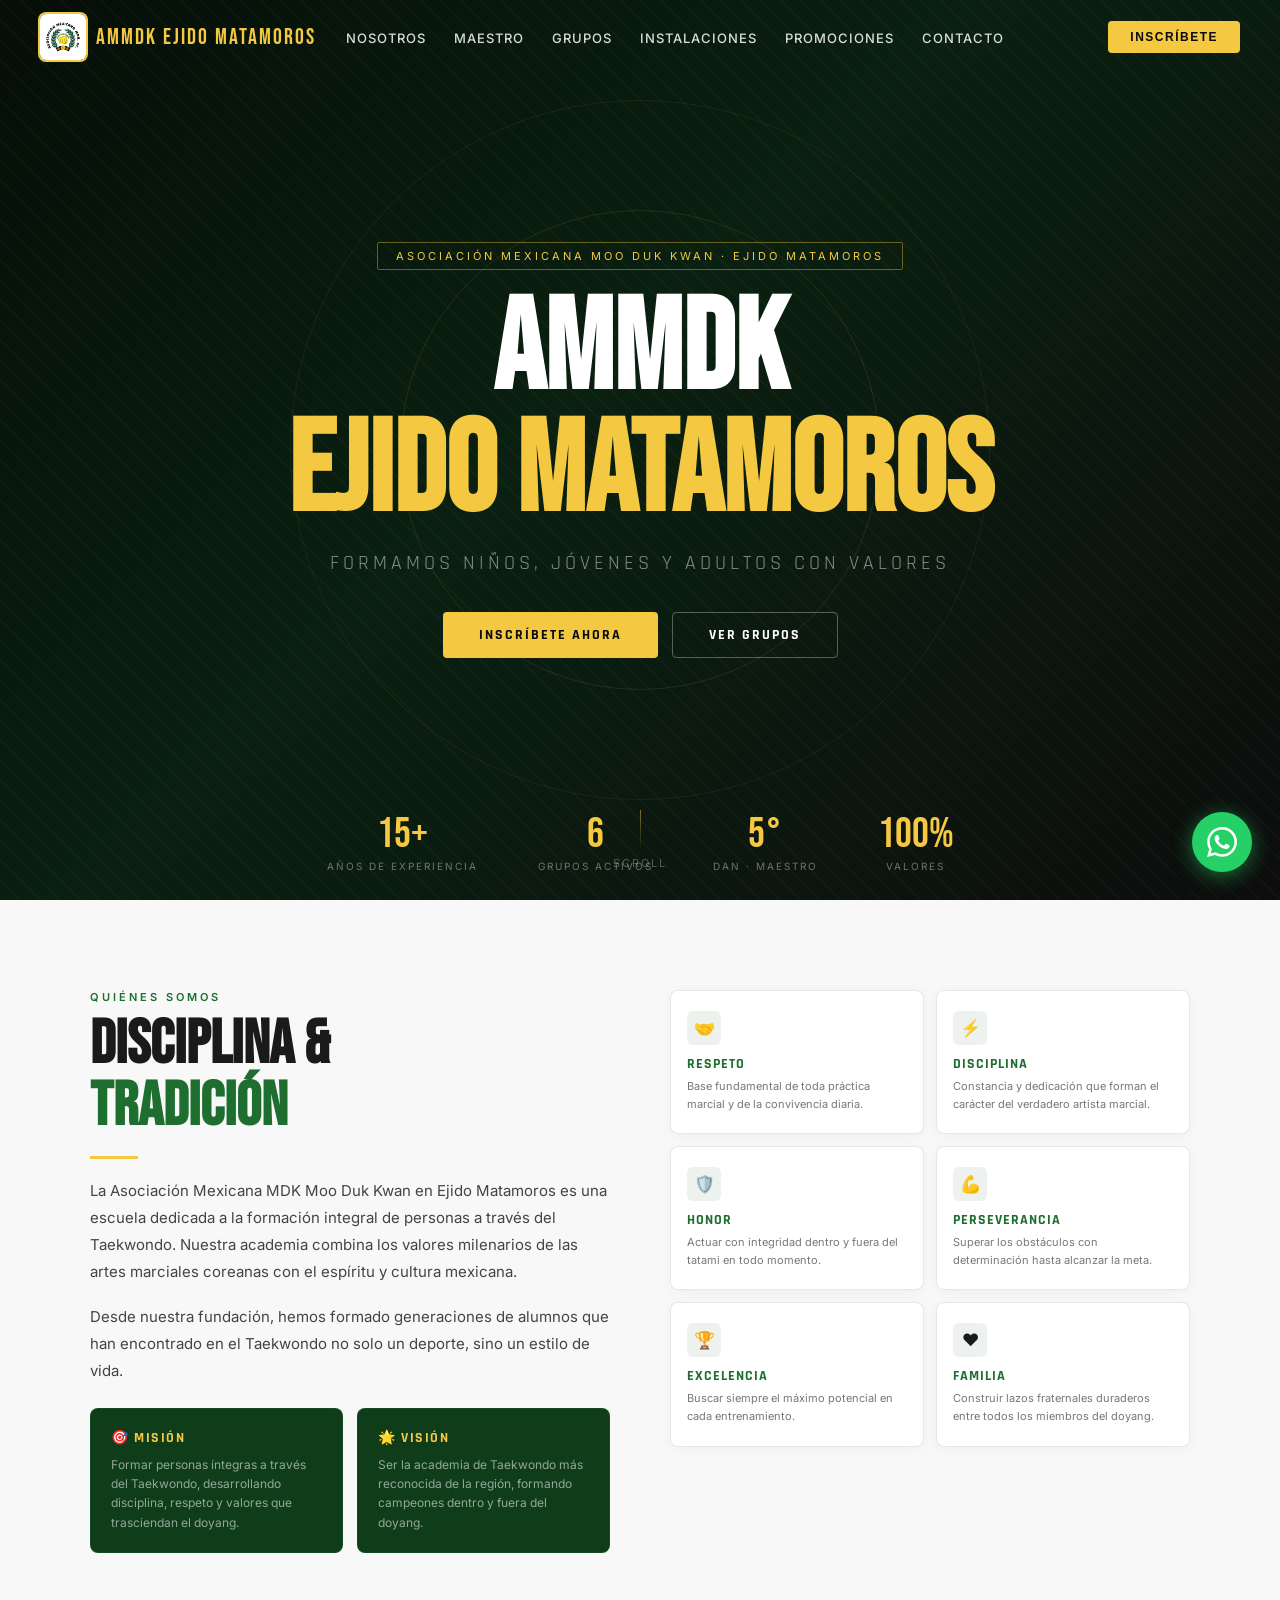
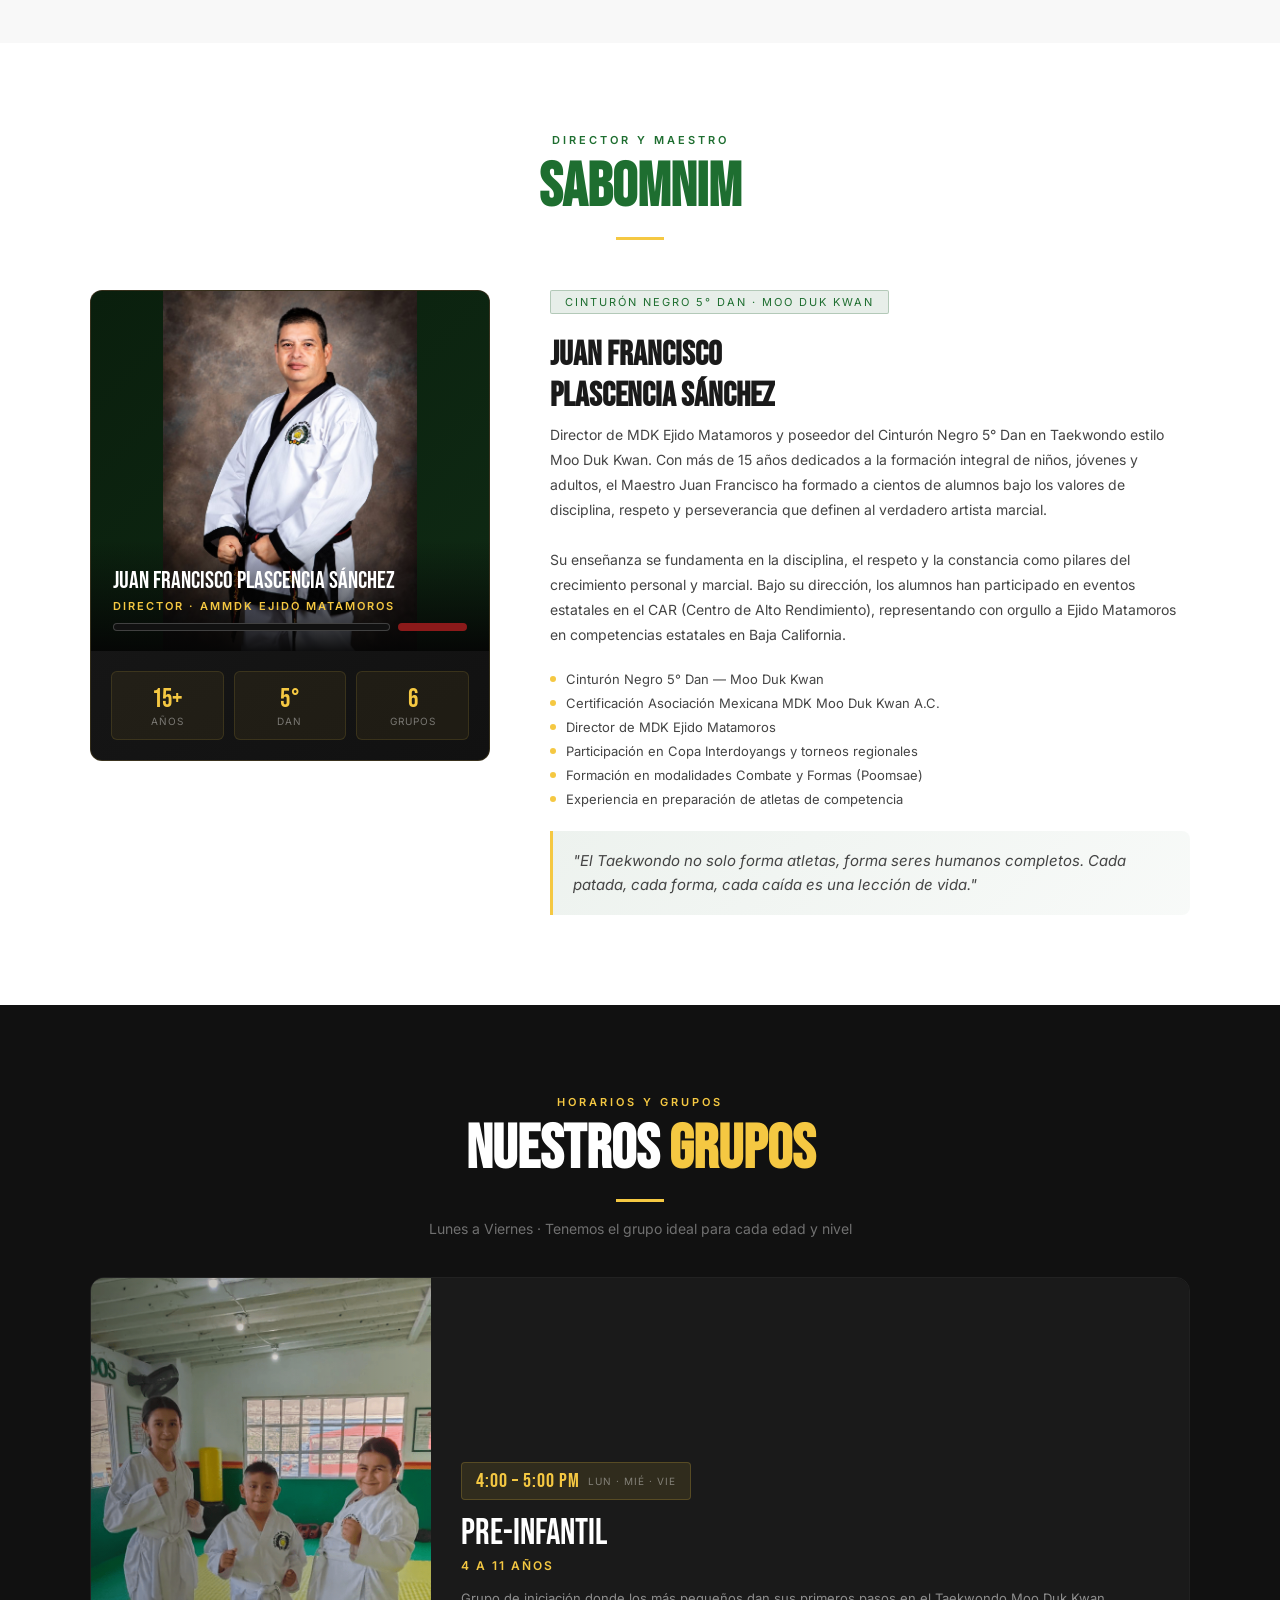
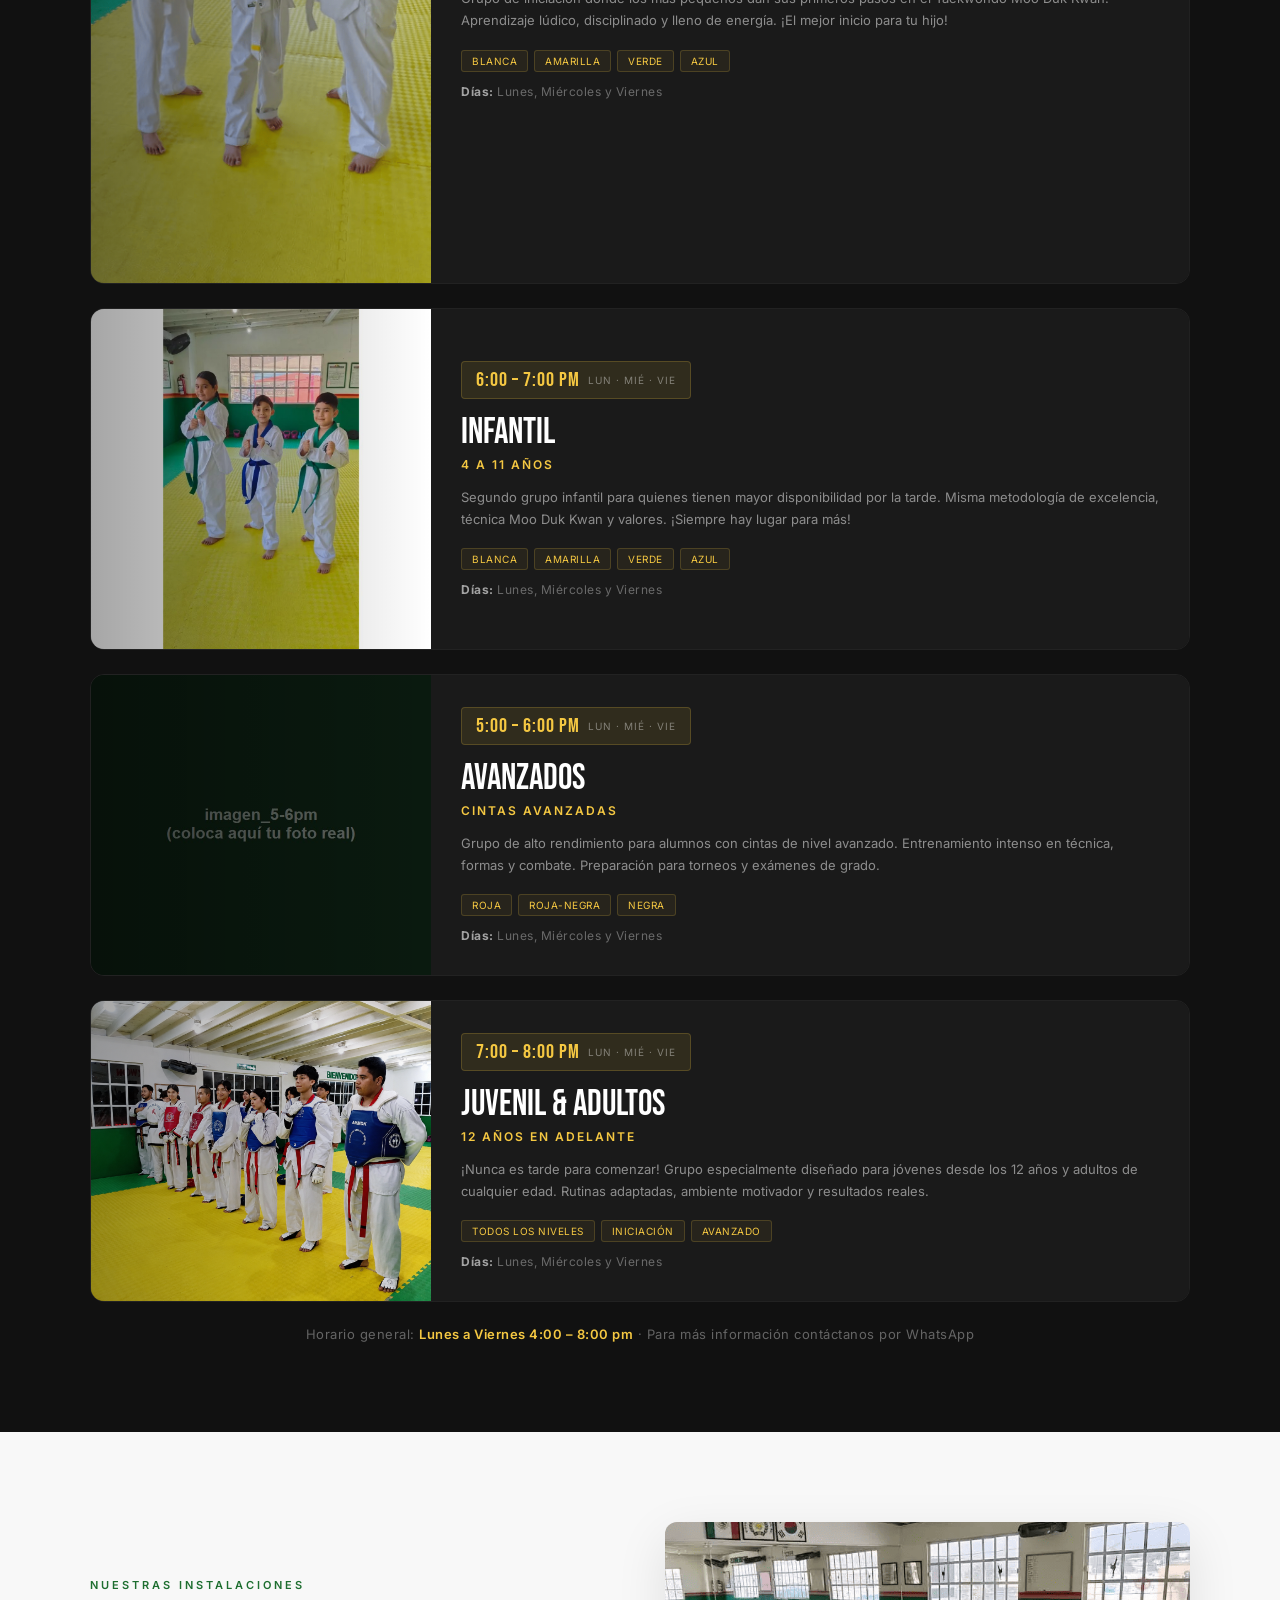
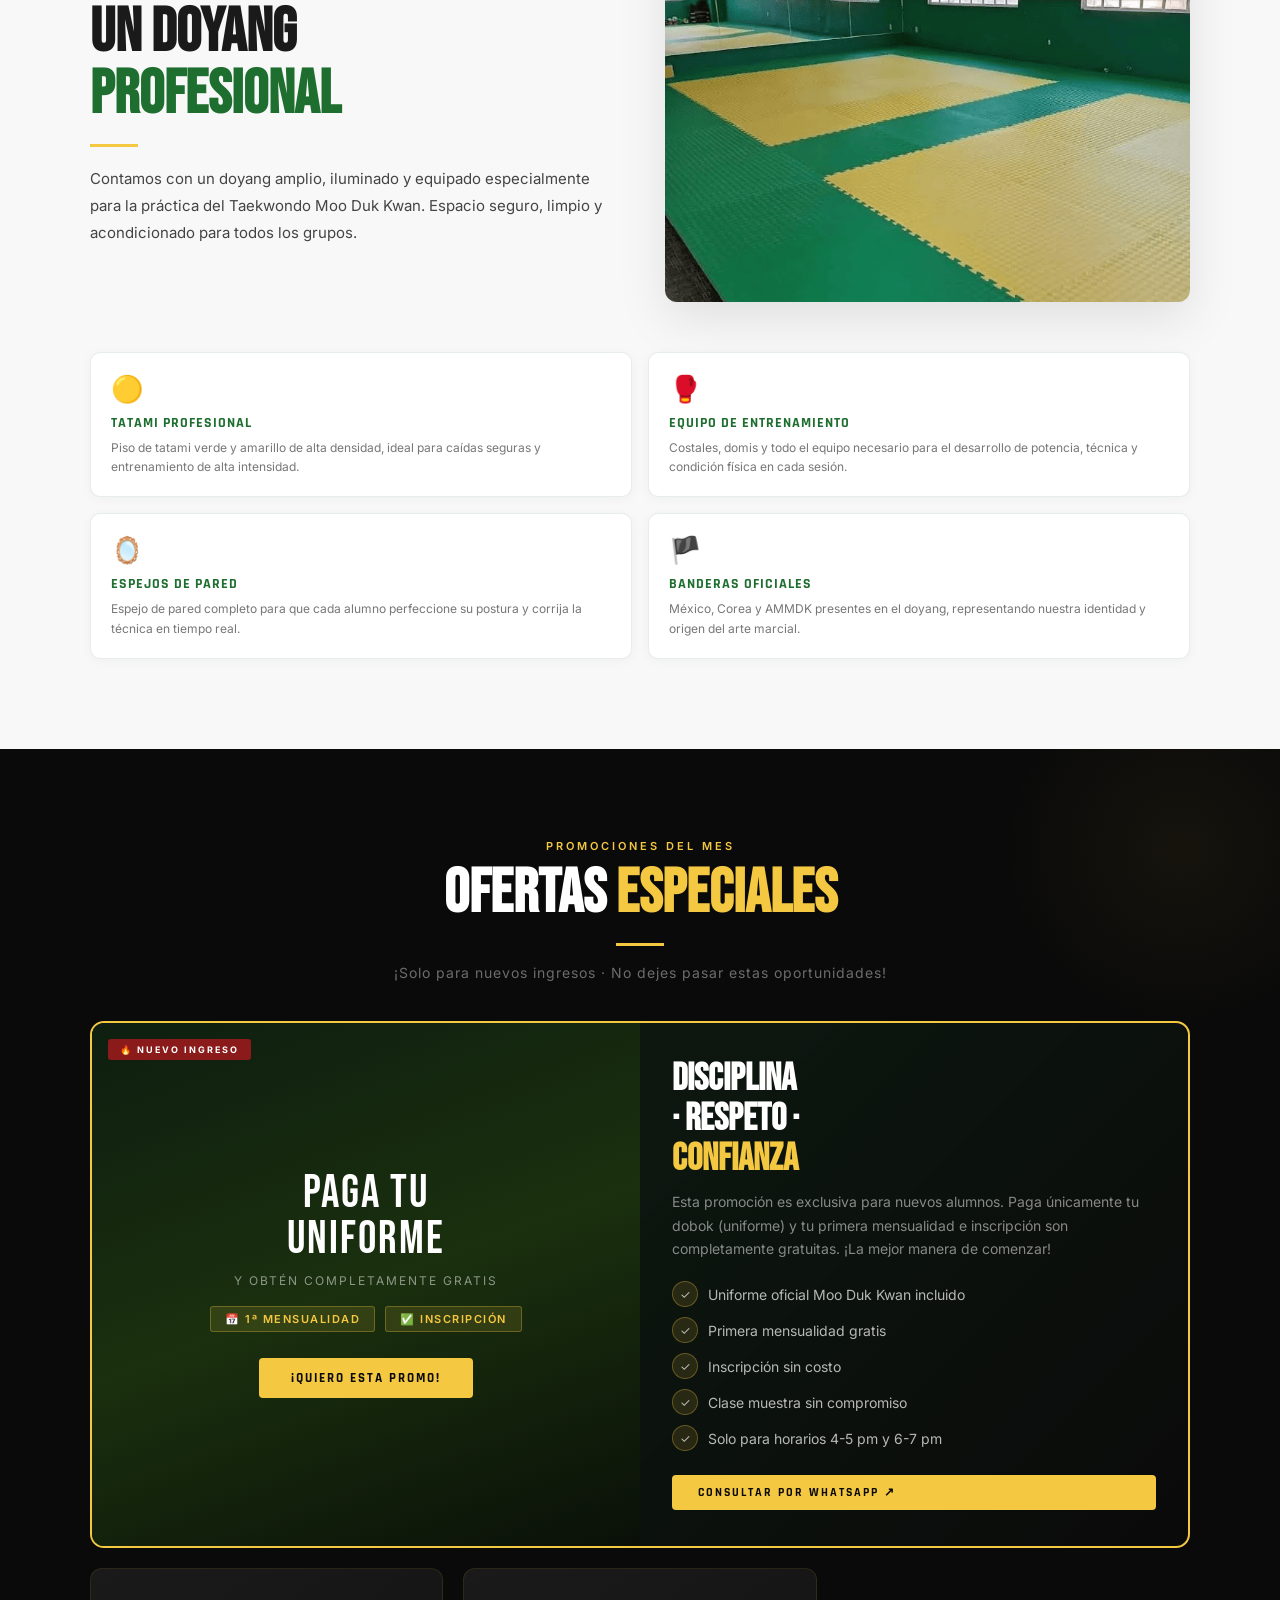
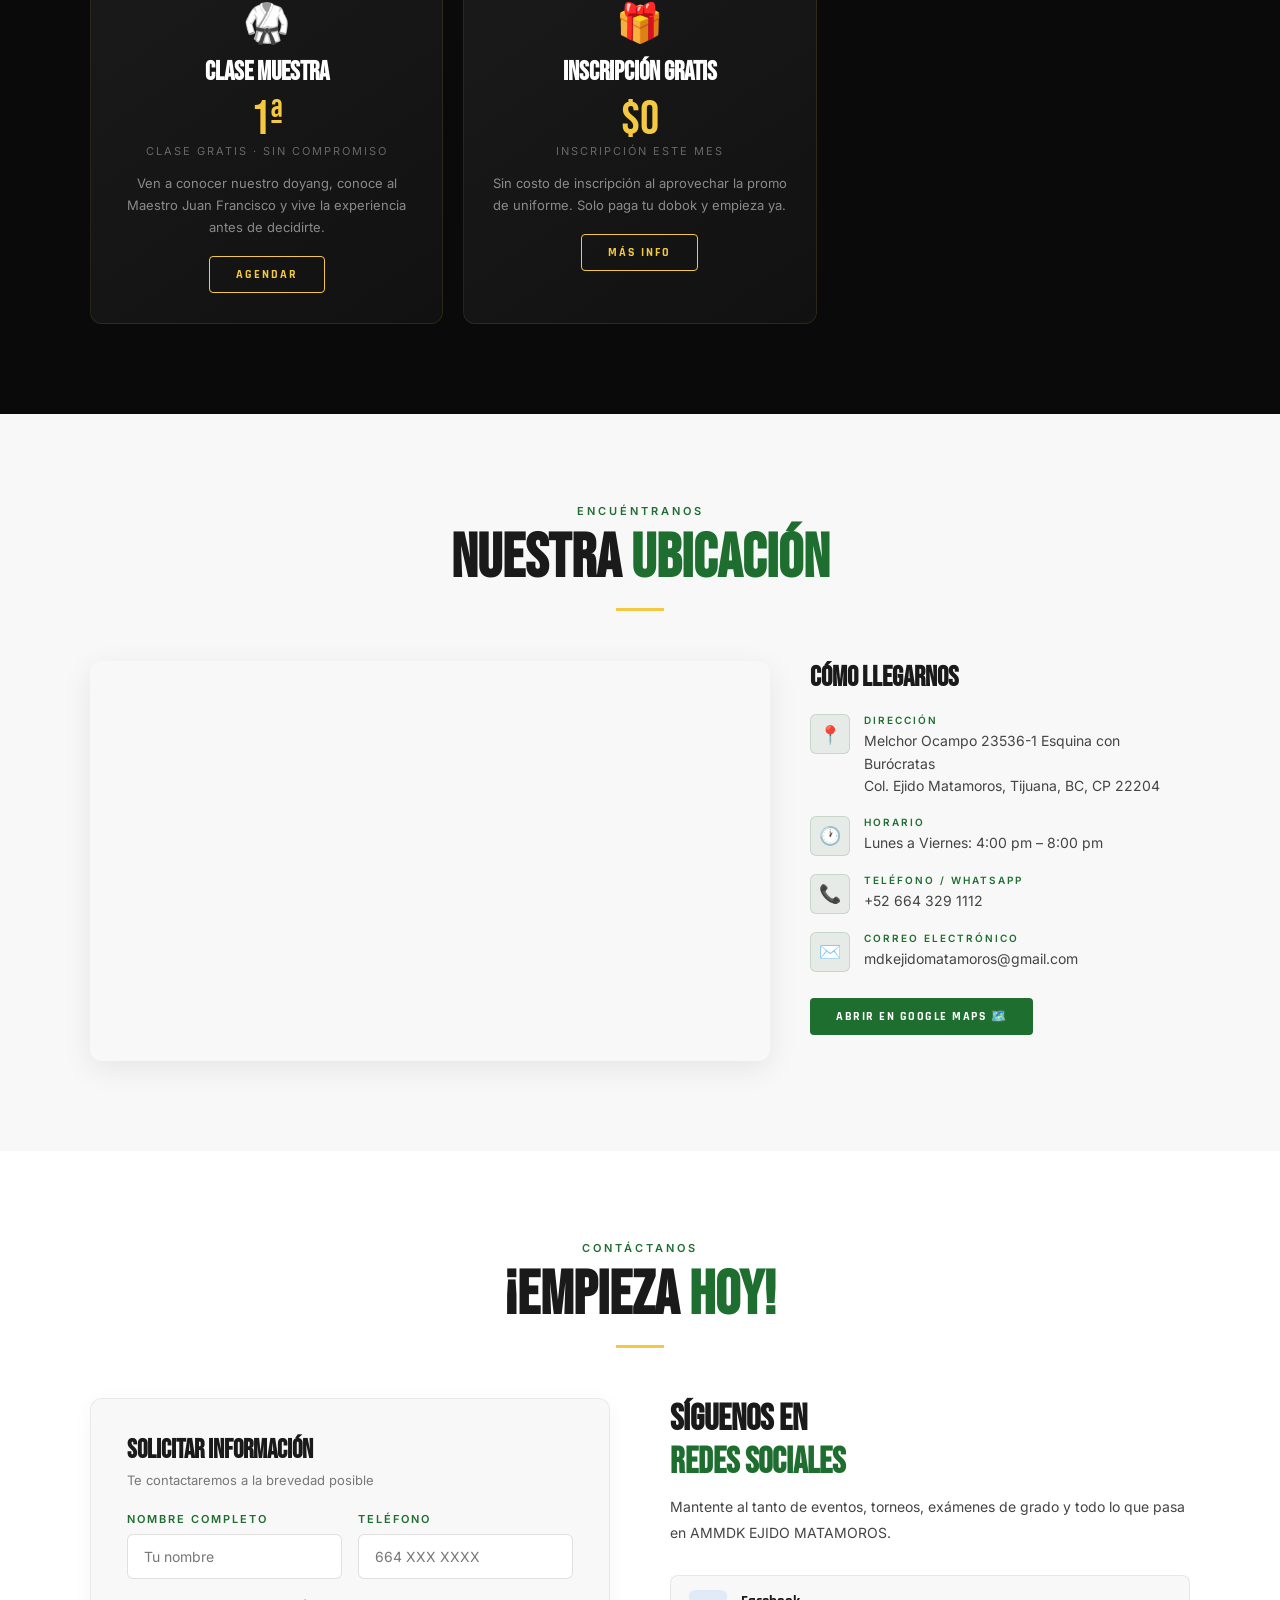
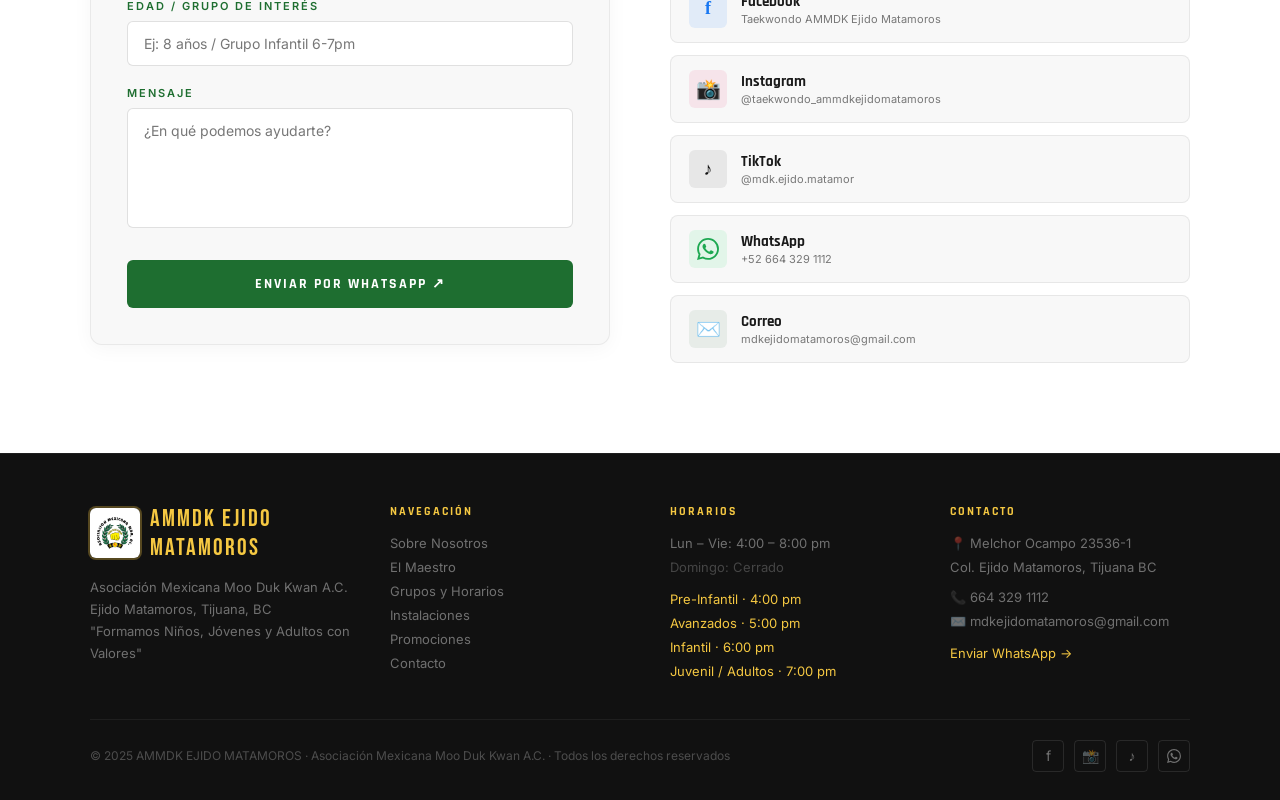
==== commit 620f2350: "Update index.html" ====
--- a/index.html
+++ b/index.html
@@ -6,6 +6,24 @@
 <title>AMMDK EJIDO MATAMOROS - Asociación Mexicana Moo Duk Kwan · Ejido Matamoros</title>
 <meta name="description" content="AMMDK EJIDO MATAMOROS - Escuela de Taekwondo Moo Duk Kwan en Tijuana. Formamos niños, jóvenes y adultos con disciplina, respeto y valores en un entorno seguro.">
 <meta name="keywords" content="taekwondo, artes marciales, entrenamiento, disciplina, entorno seguro, escuela, gym, mdk, moo duk kwan, tijuana, niños, jóvenes, adultos, ejido matamoros">
+
+<meta name="application-name" content="AMMDK EJIDO MATAMOROS">
+<meta property="og:site_name" content="AMMDK EJIDO MATAMOROS">
+<meta property="og:title" content="AMMDK EJIDO MATAMOROS">
+<meta name="twitter:title" content="AMMDK EJIDO MATAMOROS">
+
+<link rel="icon" type="image/png" href="Imagen_AMMDK_OFICIAL.jpg">
+
+<script type="application/ld+json">
+{
+ "@context": "https://schema.org",
+ "@type": "SportsOrganization",
+ "name": "AMMDK EJIDO MATAMOROS",
+ "url": "https://taekwondo-ejido-matamoros.netlify.app",
+ "logo": "https://taekwondo-ejido-matamoros.netlify.app/Imagen_AMMDK_OFICIAL.jpg"
+}
+</script>  
+  
 <link rel="preconnect" href="https://fonts.googleapis.com">
 <link href="https://fonts.googleapis.com/css2?family=Bebas+Neue&family=Rajdhani:wght@400;500;600;700&family=Inter:wght@300;400;500;600&display=swap" rel="stylesheet">
 <style>
@@ -829,4 +847,4 @@
 }
 </script>
 </body>
-</html>+</html>
